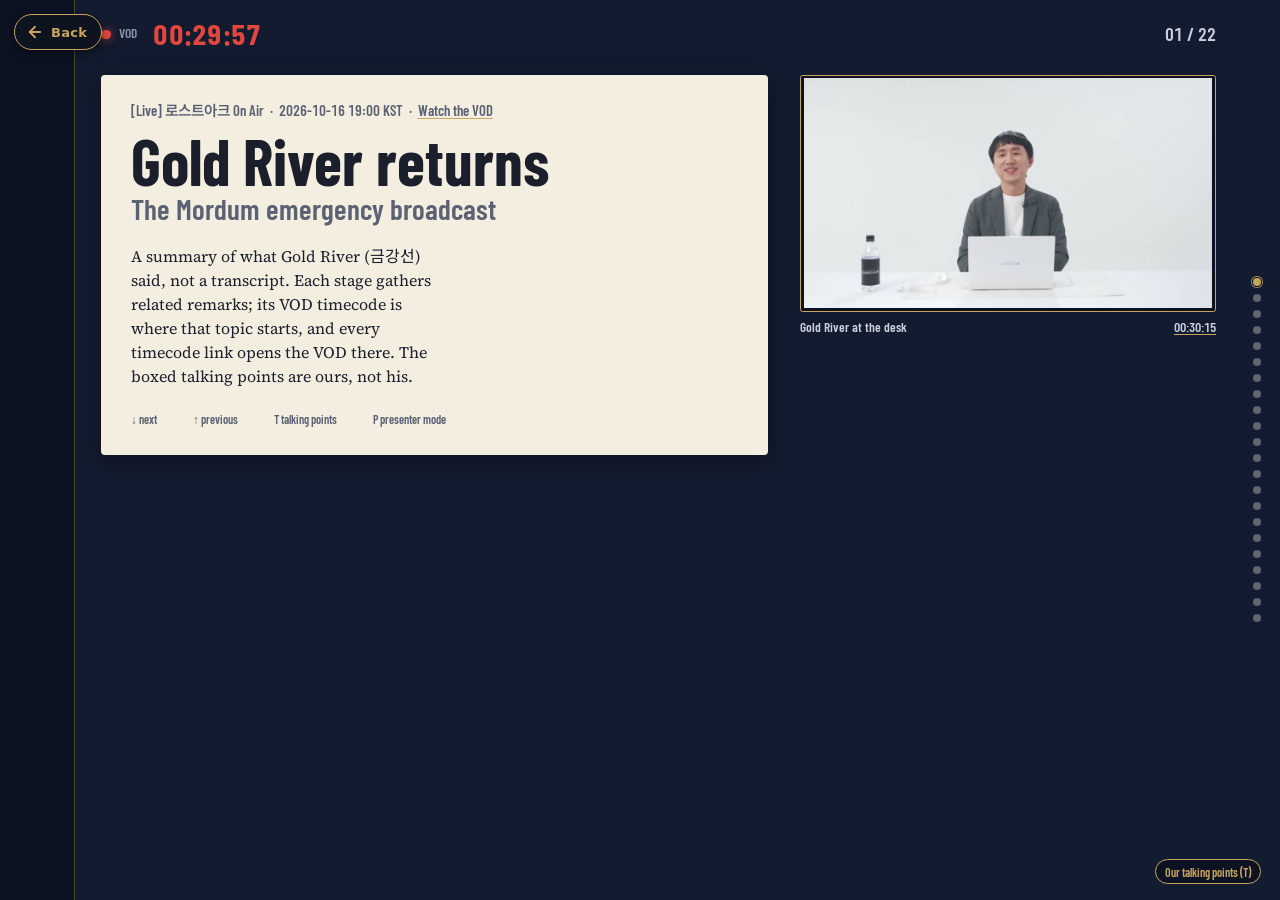
==== index.html @ f6eff56a "Gold River returns: stage-page summary of the 2026-10-16 Lost Ark On Air broadcast 22 scroll-snap st" ====
<!doctype html>
<html lang="en" data-layout="landscape">
<head>
<meta charset="utf-8">
<meta name="viewport" content="width=device-width, initial-scale=1">
<title>Gold River returns: Lost Ark On Air, 2026-10-16</title>
<meta name="description" content="Stage-by-stage English summary of Gold River's 2026-10-16 Lost Ark On Air broadcast after Mordum Extreme.">
<link rel="icon" href="assets/walrus.png">
<link rel="preconnect" href="https://fonts.googleapis.com">
<link rel="preconnect" href="https://fonts.gstatic.com" crossorigin>
<link rel="stylesheet" href="https://fonts.googleapis.com/css2?family=Barlow+Condensed:wght@600;700&amp;family=Source+Serif+4:opsz,wght@8..60,400;8..60,600&amp;family=Noto+Sans+KR:wght@400;600&amp;display=swap">
<link rel="stylesheet" href="style.css">
</head>
<body>
<a href="https://thejunglewalrus.github.io/" class="jw-back"
   title="Back to the Junglewalrus toolbox"
   aria-label="Back to the Junglewalrus toolbox">
  <svg class="jw-back-icon" viewBox="0 0 24 24" width="18" height="18"
       fill="none" stroke="currentColor" stroke-width="2.4"
       stroke-linecap="round" stroke-linejoin="round" aria-hidden="true"
       focusable="false">
    <path d="M19 12H5" />
    <path d="M12 19l-7-7 7-7" />
  </svg>
  <span class="jw-back-label">Back</span>
</a>

<style>
  .jw-back {
    position: fixed;
    top: 14px;
    left: 14px;
    z-index: 1000;
    display: inline-flex;
    align-items: center;
    gap: 7px;
    height: 36px;
    padding: 0 14px 0 11px;
    border-radius: 999px;
    background: #0e1320;
    border: 1px solid #c8a45c;
    color: #c8a45c;
    text-decoration: none;
    box-sizing: border-box;
    line-height: 1;
    transition: background 0.15s, border-color 0.15s, color 0.15s;
    box-shadow: 0 3px 10px rgba(0, 0, 0, 0.45);
  }
  .jw-back-icon {
    width: 18px;
    height: 18px;
    flex: 0 0 auto;
    display: block;
    transition: transform 0.18s ease-out;
  }
  .jw-back-label {
    white-space: nowrap;
    font: 600 13px/1 -apple-system, BlinkMacSystemFont, "Segoe UI", system-ui, sans-serif;
    letter-spacing: 0.02em;
  }
  .jw-back:hover, .jw-back:focus-visible {
    background: #1a2236;
    border-color: #e3c069;
    color: #e3c069;
    text-decoration: none;
  }
  .jw-back:hover .jw-back-icon,
  .jw-back:focus-visible .jw-back-icon { transform: translateX(-2px); }
  .jw-back:focus-visible {
    outline: 2px solid #c8a45c;
    outline-offset: 2px;
  }
  @media (max-width: 480px) {
    .jw-back { top: 10px; left: 10px; height: 32px; padding: 0 12px 0 9px; }
  }
</style>
<div class="rail" aria-hidden="true"></div>
<header class="head">
  <span class="lamp" aria-hidden="true"></span>
  <span class="vod" aria-hidden="true">VOD</span>
  <a class="timecode" id="timecode" href="https://www.youtube.com/watch?v=wZ0rwJWBLec&amp;t=1797s" rel="noopener" target="_blank">00:29:57</a>
  <span class="counter" id="counter">01 / 22</span>
</header>
<main class="stages" id="stages">

<section class="stage stage--title" id="s0" data-tc="00:29:57" data-sec="1797">
  <article class="card">
    <p class="title__kicker">[Live] <span class="kr">로스트아크</span> On Air  ·  2026-10-16 19:00 KST  ·  <a href="https://www.youtube.com/watch?v=wZ0rwJWBLec&amp;t=1797s" rel="noopener" target="_blank">Watch the VOD</a></p>
    <h1 class="title__name">Gold River returns</h1>
    <p class="title__sub">The Mordum emergency broadcast</p>
    <p class="title__stand">A summary of what Gold River (<span class="kr">금강선</span>) said, not a transcript. Each stage gathers related remarks; its VOD timecode is where that topic starts, and every timecode link opens the VOD there. The boxed talking points are ours, not his.</p>
    <p class="title__keys">&darr; next&#8195;&#8195;&#8195;&uarr; previous&#8195;&#8195;&#8195;T talking points&#8195;&#8195;&#8195;P presenter mode</p>
  </article>
  <div class="side">
    <figure class="monitor">
      <div class="monitor__bezel"><img src="images/hero.jpg" alt="Gold River seated at a white desk with a laptop, grey jacket over a white T-shirt, plain white backdrop." width="1920" height="1080"></div>
      <figcaption class="monitor__cap"><span>Gold River at the desk</span><a href="https://www.youtube.com/watch?v=wZ0rwJWBLec&amp;t=1815s" rel="noopener" target="_blank">00:30:15</a></figcaption>
    </figure>
  </div>
</section>

<section class="stage stage--nofig" id="s1" data-tc="00:29:57" data-sec="1797">
  <article class="card">
    <h2 class="card__title">Why he is on camera</h2>
    <ul class="card__list">
      <li>He opens by apologising for the disappointment since Mordum Extreme.</li>
      <li>He is not back as director and he is not CCO: director Jeon stays in post, and Gold River is here to front communication. He is making a single-player package game and came out because it was hard to watch from the side.</li>
      <li>Director Jeon came to him this week: setting direction has been hard, and every broadcast piles up new misunderstandings. They talked it over and Gold River offered to speak for the team.</li>
      <li>He had planned two to three weeks of prep. Reading the community, he saw resignation more than anger. "My rock-bottom antenna went off": letting this week pass would cost more players.</li>
      <li>He lost sleep over the materials the night before; "forgive the design".</li>
    </ul>
  </article>
  <div class="side">
    <aside class="tp">
      <h3 class="tp__title">Our talking points</h3>
      <ul class="tp__list">
        <li>Is a former director fronting comms a fix or a symptom?</li>
        <li>Resignation, not anger, is what pulled him out early. Does that match what you saw?</li>
      </ul>
    </aside>
  </div>
</section>

<section class="stage" id="s2" data-tc="00:34:25" data-sec="2065">
  <article class="card">
    <h2 class="card__title">Mordum Extreme: what went wrong (1)</h2>
    <ul class="card__list">
      <li>The questions he took in: why release Mordum like this, what "drawing a line" meant, and whether the devs knew about the class disparity.</li>
      <li>Purpose: an Extreme release to defend the off-season between Act 3 and Denouement.</li>
      <li>Mordum is a fixed-pattern fight (scripted, repeatable boss patterns) where some classes land DPS far more easily. The dev staff knew the disparity existed; this was not a surprise.</li>
      <li>The chart: the DPS gap between classes spiked at Act 3 (he cites "over 20%" and promises exact figures next time), then narrowed through Act 4, Denouement, Serca and Belgardin. Belgardin is the closest to what the devs intended.</li>
    </ul>
  </article>
  <div class="side">
    <figure class="monitor">
      <div class="monitor__bezel"><img src="images/dps-gap.jpg" alt="Bar chart titled in Korean 'max-min DPS spread by raid gate'. Three tall orange bars for Act 3 gates 1 to 3, then shorter yellow bars for Act 4, green for Denouement and Serca, and the shortest blue bars for Belgardin. No axis numbers are shown." width="1400" height="784"></div>
      <figcaption class="monitor__cap"><span>His slide: max–min DPS spread by raid gate</span><a href="https://www.youtube.com/watch?v=wZ0rwJWBLec&amp;t=2210s" rel="noopener" target="_blank">00:36:50</a></figcaption>
    </figure>
    <aside class="tp">
      <h3 class="tp__title">Our talking points</h3>
      <ul class="tp__list">
        <li>The devs knew the disparity existed and shipped anyway. Worse than not knowing, or more honest?</li>
        <li>Belgardin or Armoche: which is the model raid?</li>
      </ul>
    </aside>
  </div>
</section>

<section class="stage stage--nofig" id="s3" data-tc="00:38:27" data-sec="2307">
  <article class="card">
    <h2 class="card__title">Mordum Extreme: what went wrong (2)</h2>
    <ul class="card__list">
      <li>A Mordum-only balance fix felt like a cheap patch, so they shipped at the difficulty the director had announced.</li>
      <li>The director meant to "draw a line" at one level; the line landed higher. With the disparity on top, some classes could not clear at all. "Wrong from the first button."</li>
      <li>Then the dilemma: nerf and you wound the players who already cleared; leave it and you abandon the intent. The window for a fast fix closed before the late nerf.</li>
      <li>Denouement is next week and is the open worry: it should sit above Mordum, yet any tuning now gets hit either way. "The first button was buttoned wrong."</li>
    </ul>
  </article>
  <div class="side">
    <aside class="tp">
      <h3 class="tp__title">Our talking points</h3>
      <ul class="tp__list">
        <li>A line drawn too high, then a late nerf: which mistake cost more?</li>
        <li>If you were tuning Denouement this week, where would you put it?</li>
      </ul>
    </aside>
  </div>
</section>

<section class="stage stage--nofig" id="s4" data-tc="00:42:50" data-sec="2570">
  <article class="card">
    <h2 class="card__title">Mordum: the decisions</h2>
    <ul class="card__list">
      <li><strong>No extension.</strong> His call, "shamelessly", and he will take the heat. Extend-then-nerf-again is "toying with live ops".</li>
      <li>Better to admit the start was a failure, learn, and ship the next content well.</li>
      <li><strong>No further nerfs.</strong> Clear rate before the nerf: 3.47%. After, as of last night: 33.09%, about ten times. Still not what the director wanted, but nerfing again would "wound the first-wave players twice".</li>
      <li>The current event continues as is.</li>
    </ul>
    <figure class="stat">
      <figcaption>Mordum clear rate, before and after the nerf (after = as of the night before)</figcaption>
      <svg viewBox="0 0 900 110" role="img" aria-label="Before the nerf 3.47%, after the nerf 33.09%">
        <text class="stat__label" x="0" y="30">Before the nerf</text>
        <rect class="stat__bar" x="280" y="10" width="46.845" height="28" rx="2"/>
        <text class="stat__value" x="338.845" y="30">3.47%</text>
        <text class="stat__label" x="0" y="75">After the nerf</text>
        <rect class="stat__bar stat__bar--em" x="280" y="55" width="446.715" height="28" rx="2"/>
        <text class="stat__value" x="738.715" y="75">33.09%</text>
      </svg>
    </figure>
  </article>
  <div class="side">
    <aside class="tp">
      <h3 class="tp__title">Our talking points</h3>
      <ul class="tp__list">
        <li>Would you have taken an extension over another nerf?</li>
        <li>3.47% to 33.09%: is "ten times" a fix or a different raid?</li>
      </ul>
    </aside>
  </div>
</section>

<section class="stage stage--nofig" id="s5" data-tc="00:45:03" data-sec="2703">
  <article class="card">
    <h2 class="card__title">Mordum: the wording, and next week</h2>
    <ul class="card__list">
      <li>"Drawing a line" was the wrong wording. Everyone assumes the line falls behind them. The purpose and the exact difficulty target should have been said plainly.</li>
      <li>Apology for the loss players felt over Mordum.</li>
      <li>Denouement: similar to or slightly above Mordum. The structure should produce less disparity. First-wave veterans may clear it faster. He would have liked it lower overall.</li>
    </ul>
  </article>
  <div class="side">
    <aside class="tp">
      <h3 class="tp__title">Our talking points</h3>
      <ul class="tp__list">
        <li>"Everyone assumes the line falls behind them." Did you?</li>
        <li>Denouement "slightly above Mordum": relief or dread?</li>
      </ul>
    </aside>
  </div>
</section>

<section class="stage stage--nofig" id="s6" data-tc="00:48:19" data-sec="2899">
  <article class="card">
    <h2 class="card__title">Balance and Ark Grid</h2>
    <ul class="card__list">
      <li>He says balance has been a problem for eight years and he shares the responsibility; "we'll try harder" has worn out.</li>
      <li>Ark Grid made balancing harder. The build freedom it promised is not really happening.</li>
      <li>Whether balancing through Ark Grid even works needs a review, with a clear direction this winter.</li>
      <li>No balance patch before Denouement.</li>
    </ul>
  </article>
  <div class="side">
    <aside class="tp">
      <h3 class="tp__title">Our talking points</h3>
      <ul class="tp__list">
        <li>Ark Grid was sold as freedom. Did it deliver for your class?</li>
        <li>Is "a direction this winter" enough, or do you need a date?</li>
      </ul>
    </aside>
  </div>
</section>

<section class="stage stage--nofig" id="s7" data-tc="00:50:30" data-sec="3030">
  <article class="card">
    <h2 class="card__title">Synergy, supports, a safety net</h2>
    <ul class="card__list">
      <li>Synergy needs sorting out. Crit overcap (<span class="kr">과치적</span>: crit rate past 100% going to waste) should be fixed quickly; it is already being looked at. "I won't make you wait long."</li>
      <li>Supports: pick a direction first. Either lower the raids' dependence on supports, or, if raids keep this design, raise the support floor (easier buff and brand upkeep). Support fatigue and dependence are high; an adjustment is likely.</li>
      <li>If balance cannot be fixed, consider a system-level safety net for disadvantaged classes. Explicitly <strong>not</strong> class-change tickets; something adjustable at the roster level.</li>
    </ul>
  </article>
  <div class="side">
    <aside class="tp">
      <h3 class="tp__title">Our talking points</h3>
      <ul class="tp__list">
        <li>A roster-level safety net for weak classes: clever, or an admission balance is unfixable?</li>
        <li>Lower support dependence, or raise the support floor. Which one do you want?</li>
      </ul>
    </aside>
  </div>
</section>

<section class="stage stage--nofig" id="s8" data-tc="00:56:00" data-sec="3360">
  <article class="card">
    <h2 class="card__title">Raid direction (1)</h2>
    <ul class="card__list">
      <li>Chat sentiment he read back: "the raids themselves are fun", "fun right up to Bel" (Belgardin), "fatigue is too high".</li>
      <li>"Honest opinion": maybe Mordum Extreme should not have been released at all, only Denouement. Releasing it may itself have been the problem.</li>
      <li>Dev raid craft has improved: more DPS windows, far less of the old unpleasantness.</li>
      <li>Act 2 (Narok and Brelshaza, both gates too hard) was where many mid players broke off; the data showed it.</li>
    </ul>
  </article>
  <div class="side">
    <aside class="tp">
      <h3 class="tp__title">Our talking points</h3>
      <ul class="tp__list">
        <li>Mordum Extreme: should it have shipped at all, or just shipped lower?</li>
        <li>Act 2 as the break-off point for mid players: did you see that in your friends list?</li>
      </ul>
    </aside>
  </div>
</section>

<section class="stage stage--nofig" id="s9" data-tc="00:59:45" data-sec="3585">
  <article class="card">
    <h2 class="card__title">Raid direction (2)</h2>
    <ul class="card__list">
      <li>Mordum- and Armoche-style challenge raids are still worth pursuing, but with Ark Grid-valid setups prepared alongside, not raid and systems built in isolation.</li>
      <li>Rehashed content is a problem, he says, and winter will not be a rehash. There is a lot in preparation.</li>
      <li>Legion-style raids continue: more DPS time, fewer clone mechanics (the boss copying itself), experiments with fixed-pattern and scrolling-stage fights, unpleasantness removed.</li>
    </ul>
  </article>
  <div class="side">
    <aside class="tp">
      <h3 class="tp__title">Our talking points</h3>
      <ul class="tp__list">
        <li>Challenge raids plus prepared setups: would that have saved Mordum?</li>
        <li>"Winter will not be a rehash." What would count as one for you?</li>
      </ul>
    </aside>
  </div>
</section>

<section class="stage stage--nofig" id="s10" data-tc="01:02:18" data-sec="3738">
  <article class="card">
    <h2 class="card__title">The communication plan</h2>
    <ul class="card__list">
      <li>An official broadcast, "Is Lost Ark OK as it is?" (<span class="kr">로아 이대로 괜찮은가, 로이겐</span>), with Gold River as MC asking the questions. Director Jeon, team lead Kim Sang-bok (<span class="kr">김상복</span>) and a third lead (<span class="kr">병탁</span>, name unclear in audio) answer for what is being built and why.</li>
      <li>A "communication parade" from today through LOA ON Winter, not one big reveal. Without it, players would wait until the 8th anniversary broadcast on November 7.</li>
      <li>Timing: he asked for about two weeks of prep, so roughly October 30.</li>
      <li>Next time the actual developers answer directly, "without evasive manoeuvres".</li>
    </ul>
  </article>
  <div class="side">
    <aside class="tp">
      <h3 class="tp__title">Our talking points</h3>
      <ul class="tp__list">
        <li>A two-week prep window for the big broadcast: enough?</li>
        <li>What is the one question you want the devs to answer live?</li>
      </ul>
    </aside>
  </div>
</section>

<section class="stage stage--nofig" id="s11" data-tc="01:05:25" data-sec="3925">
  <article class="card">
    <h2 class="card__title">Speaking for the director</h2>
    <ul class="card__list">
      <li>The director fears live talk because phrases get misread ("the line", "Aldebaran is side content"). Gold River speaks for him until then.</li>
      <li>He is not here to use a "chance"; he shares responsibility and came out ready to be hit.</li>
      <li>Not hiding behind winter. Live service means changes land while running.</li>
      <li>Leadership: changes may come. They are not looking for a new director, but some part of the team may get new leadership.</li>
    </ul>
  </article>
  <div class="side">
    <aside class="tp">
      <h3 class="tp__title">Our talking points</h3>
      <ul class="tp__list">
        <li>A director who fears live talk: what would make you trust him on camera again?</li>
        <li>Would a leadership change fix direction, or just reset the clock?</li>
      </ul>
    </aside>
  </div>
</section>

<section class="stage stage--nofig" id="s12" data-tc="01:09:36" data-sec="4176">
  <article class="card">
    <h2 class="card__title">Nice-dan: same-class rosters (1)</h2>
    <ul class="card__list">
      <li>In his era the nice-dan share was around 1%, and those were people who genuinely wanted several of the same class. Summer 2024 (Season 3 start): about 6%, triple. Now: 17.8%.</li>
      <li>He should have acted when it climbed 2.1 &rarr; 6 &rarr; 10% (his words; his chart shows 16.0% by summer 2025); that was the window.</li>
      <li>Root cause: gem cost (skill gems, not Ark Grid Astrogems). Season 3's new systems demanded gold, early prices were high, and the burden never came down.</li>
    </ul>
    <figure class="stat">
      <figcaption>Nice-dan share of rosters, from his chart</figcaption>
      <svg viewBox="0 0 900 200" role="img" aria-label="Summer 2023 2.1%, summer 2024 6.0%, summer 2025 16.0%, summer 2026 17.8%">
        <text class="stat__label" x="0" y="30">Summer 2023</text>
        <rect class="stat__bar" x="280" y="10" width="56.7" height="28" rx="2"/>
        <text class="stat__value" x="348.7" y="30">2.1%</text>
        <text class="stat__label" x="0" y="75">Summer 2024</text>
        <rect class="stat__bar" x="280" y="55" width="162" height="28" rx="2"/>
        <text class="stat__value" x="454" y="75">6.0%</text>
        <text class="stat__label" x="0" y="120">Summer 2025</text>
        <rect class="stat__bar" x="280" y="100" width="432" height="28" rx="2"/>
        <text class="stat__value" x="724" y="120">16.0%</text>
        <text class="stat__label" x="0" y="165">Summer 2026</text>
        <rect class="stat__bar stat__bar--em" x="280" y="145" width="480.6" height="28" rx="2"/>
        <text class="stat__value" x="772.6" y="165">17.8%</text>
      </svg>
    </figure>
  </article>
  <div class="side">
    <aside class="tp">
      <h3 class="tp__title">Our talking points</h3>
      <ul class="tp__list">
        <li>17.8% nice-dan: a player problem or a gem-price problem?</li>
        <li>The window to act was 2024. What should have happened then?</li>
      </ul>
    </aside>
  </div>
</section>

<section class="stage stage--nofig" id="s13" data-tc="01:13:16" data-sec="4396">
  <article class="card">
    <h2 class="card__title">Nice-dan: what changes (2)</h2>
    <ul class="card__list">
      <li>An RPG that effectively tells you to play the same character many times is odd. Not a play they want to encourage.</li>
      <li>The company never stated a position, so punishing 17.8% now would be unfair. Winter: a clear stance, then adjustment.</li>
      <li>Not a hard reset, not "eradication". Flexible, value-protecting, mainly through gem-related changes that stop rewarding nice-dan from winter on.</li>
    </ul>
  </article>
  <div class="side">
    <aside class="tp">
      <h3 class="tp__title">Our talking points</h3>
      <ul class="tp__list">
        <li>"Stop rewarding it going forward" vs "roll it back": which would you accept?</li>
        <li>If you run a nice-dan roster, what would make you diversify?</li>
      </ul>
    </aside>
  </div>
</section>

<section class="stage" id="s14" data-tc="01:17:00" data-sec="4620">
  <article class="card">
    <h2 class="card__title">The economy (1): gold value</h2>
    <ul class="card__list">
      <li>In his view the gold problem is not complex. Gold value is falling in sharp steps, not a gentle slope.</li>
      <li>Root cause: content supply cadence. Each new raid has to pay more than the last (100 &rarr; 150 or 200). With raids every three months the supply standard scales fast, and sinks lag because adding sinks when the game already feels expensive is frightening.</li>
      <li>The economy breaks one beat later: when a scaled-up supply becomes easy to farm at a low item-level bar.</li>
    </ul>
  </article>
  <div class="side">
    <figure class="monitor">
      <div class="monitor__bezel"><img src="images/gold-value.jpg" alt="Line chart of the value of 10,000 gold on the currency exchange from 2024-07-10 to 2026-09-16, falling in steps from a peak circled and labelled 'after Act 2 release' down to the right edge. No y-axis numbers are shown." width="1400" height="784"></div>
      <figcaption class="monitor__cap"><span>His slide: value per 10,000 gold on the currency exchange, July 2024 to September 2026</span><a href="https://www.youtube.com/watch?v=wZ0rwJWBLec&amp;t=4673s" rel="noopener" target="_blank">01:17:53</a></figcaption>
    </figure>
    <aside class="tp">
      <h3 class="tp__title">Our talking points</h3>
      <ul class="tp__list">
        <li>"One beat later": which raid's gold broke the economy, by his logic?</li>
        <li>Faster raids or a stable economy: can you have both?</li>
      </ul>
    </aside>
  </div>
</section>

<section class="stage" id="s15" data-tc="01:21:52" data-sec="4912">
  <article class="card">
    <h2 class="card__title">The economy (2): packages, people, the plan</h2>
    <ul class="card__list">
      <li>Plan: raids on roughly a six-month cadence (Kazeros line, the next Shadow Raid, another raid type), finer reward scaling, horizontal non-raid content between.</li>
      <li>Raid and non-raid populations used to be about half and half; mid-tier players have fallen off under pace, difficulty and cost.</li>
      <li>Gold already stacked up has to be drained, but cutting rewards on content that just shipped is frightening too.</li>
      <li>He argues packages matter less than people think: package-sourced gold peaked at 2.65% of all gold produced.</li>
    </ul>
    <figure class="stat">
      <figcaption>Package-sourced gold, peak share of all gold produced</figcaption>
      <svg viewBox="0 0 900 70" role="img" aria-label="Package-sourced gold peaked at 2.65% of all gold produced">
        <rect class="stat__track" x="0" y="20" width="900" height="28" rx="2"/>
        <rect class="stat__bar stat__bar--em" x="0" y="20" width="23.85" height="28" rx="2"/>
        <text class="stat__value" x="35.85" y="40">2.65%</text>
      </svg>
    </figure>
  </article>
  <div class="side">
    <figure class="monitor">
      <div class="monitor__bezel"><img src="images/population.jpg" alt="Line chart titled in Korean 'change in horizontal-content users'. Legend: blue = raid users, orange = non-raid users. Six ticks from winter 2023 to summer 2026. Both lines fall; the orange non-raid line falls faster and ends lowest. No axis numbers are shown." width="1400" height="784"></div>
      <figcaption class="monitor__cap"><span>His slide: horizontal-content users, raid users (blue) vs non-raid users (orange), winter 2023 to summer 2026</span><a href="https://www.youtube.com/watch?v=wZ0rwJWBLec&amp;t=5055s" rel="noopener" target="_blank">01:24:15</a></figcaption>
    </figure>
    <aside class="tp">
      <h3 class="tp__title">Our talking points</h3>
      <ul class="tp__list">
        <li>Does a six-month raid cadence fix the economy or just slow the bleed?</li>
        <li>2.65% from packages. Do you believe it, and what would convince you?</li>
      </ul>
    </aside>
  </div>
</section>

<section class="stage stage--rasamoa" id="s16" data-tc="01:26:03" data-sec="5163">
  <article class="card">
    <h2 class="card__title">Sea of Aldebaran and Rasamoa</h2>
    <ul class="card__list">
      <li>The delay was not because it is "side content". The director was separating end from non-end content and the word landed badly. Apology to story players.</li>
      <li>Real reason: scale-up. Rasamoa is the only major city of the Sea of Aldebaran and, by the setting, the last and largest. Interiors fully dressed, visual upgrades, Sergaton content attached, more islands than a summer release could have had.</li>
      <li>Screenshots shown, exterior and interior. "No AI was used."</li>
    </ul>
  </article>
  <div class="side">
    <figure class="monitor">
      <div class="monitor__bezel"><div class="monitor__stack" id="rasamoa">
        <img class="is-shown" src="images/rasamoa-1.jpg" alt="Concept screenshot of Rasamoa: a vast domed citadel with golden spires under a blue sky with clouds." width="1400" height="784" data-caption="Rasamoa, exterior: the domed citadel" data-tc="01:29:47" data-sec="5387">
        <img aria-hidden="true" src="images/rasamoa-2.jpg" alt="Screenshot of a Rasamoa market quarter with awnings, hanging flags and trees in front of the citadel walls." width="1400" height="784" data-caption="Rasamoa, exterior: the market quarter" data-tc="01:30:11" data-sec="5411">
        <img aria-hidden="true" src="images/rasamoa-3.jpg" alt="Screenshot looking down on a Rasamoa town square with stairs, stalls and tiled roofs." width="1400" height="784" data-caption="Rasamoa, exterior: town from above" data-tc="01:30:23" data-sec="5423">
        <img aria-hidden="true" src="images/rasamoa-4.jpg" alt="Screenshot of a circular great hall interior with a glowing floor emblem, tall columns and balconies." width="1400" height="784" data-caption="Rasamoa, interior: the great hall" data-tc="01:30:29" data-sec="5429">
        <img aria-hidden="true" src="images/rasamoa-5.jpg" alt="Screenshot of a warm lamplit interior chamber with a central mechanism and an upper gallery." width="1400" height="784" data-caption="Rasamoa, interior: a lamplit chamber" data-tc="01:30:47" data-sec="5447">
      </div></div>
      <figcaption class="monitor__cap"><span id="rasamoa-cap">Rasamoa, exterior: the domed citadel</span><a id="rasamoa-link" href="https://www.youtube.com/watch?v=wZ0rwJWBLec&amp;t=5387s" rel="noopener" target="_blank">01:29:47</a></figcaption>
    </figure>
    <aside class="tp">
      <h3 class="tp__title">Our talking points</h3>
      <ul class="tp__list">
        <li>Would you rather have had a smaller Aldebaran in summer?</li>
        <li>"No AI was used." Why did he feel he had to say it?</li>
      </ul>
    </aside>
  </div>
</section>

<section class="stage stage--nofig" id="s17" data-tc="01:31:36" data-sec="5496">
  <article class="card">
    <h2 class="card__title">Six-character limit, new class, engine</h2>
    <ul class="card__list">
      <li>The six-character gold limit was valid for the economy and the mid-tier gap, but it now throttles the momentum of raising new classes. Winter: a definite adjustment, not a simple lift; tied to economy checks and new-character growth incentives.</li>
      <li>New class: December, on schedule, "one many of you asked for".</li>
      <li>He suggests the summer/winter new-class cadence itself should be reconsidered: fix the broken things first.</li>
      <li>Engine and QoL in winter: deferred lighting, DLSS, party-finder work. The team is saying too little before "ta-da".</li>
    </ul>
  </article>
  <div class="side">
    <aside class="tp">
      <h3 class="tp__title">Our talking points</h3>
      <ul class="tp__list">
        <li>What should the six-character limit become: lifted, raised, or replaced by something else?</li>
        <li>Would you skip a new class for a season if it meant the fixes landed?</li>
      </ul>
    </aside>
  </div>
</section>

<section class="stage stage--nofig" id="s18" data-tc="01:37:40" data-sec="5860">
  <article class="card">
    <h2 class="card__title">Rapid-fire from chat</h2>
    <ul class="card__list">
      <li>QA team exists and is sizeable. Testing this time was clearly insufficient.</li>
      <li>Headcount: OBT on 2018-11-07. By his exit (around June 2021) the team had grown by about 15; by December 2025 by 57; three or four fewer this year, flat. Investment is not being withheld; direction is the issue, not people. Staff work long hours.</li>
      <li>Server transfer: could not verify on the spot, will answer next time. Guild content requests noted.</li>
      <li>The "in-game is a party" meme: devs cannot laugh at it; the job is to make it true.</li>
      <li>MMO traffic should be a wave, not a cliff; a wave needs off-ramps and on-ramps.</li>
    </ul>
    <figure class="stat">
      <figcaption>Dev headcount growth since the 2018-11-07 open beta</figcaption>
      <svg viewBox="0 0 900 110" role="img" aria-label="By mid-2021 +15, by December 2025 +57">
        <text class="stat__label" x="0" y="30">By mid-2021</text>
        <rect class="stat__bar" x="280" y="10" width="135" height="28" rx="2"/>
        <text class="stat__value" x="427" y="30">+15</text>
        <text class="stat__label" x="0" y="75">By December 2025</text>
        <rect class="stat__bar stat__bar--em" x="280" y="55" width="513" height="28" rx="2"/>
        <text class="stat__value" x="805" y="75">+57</text>
      </svg>
      <p class="stat__note">2026: three or four fewer than 2025, flat.</p>
    </figure>
  </article>
  <div class="side">
    <aside class="tp">
      <h3 class="tp__title">Our talking points</h3>
      <ul class="tp__list">
        <li>+57 people and still "direction, not headcount". Buy it?</li>
        <li>"A wave, not a cliff." Is a planned off-season healthy or just marketing?</li>
      </ul>
    </aside>
  </div>
</section>

<section class="stage stage--nofig" id="s19" data-tc="01:53:37" data-sec="6817">
  <article class="card">
    <h2 class="card__title">Closing</h2>
    <ul class="card__list">
      <li>All dev leads next time. Broadcasts continue through LOA ON Winter, good news or bad; "not just when it's good".</li>
      <li>Denouement is the next anxiety.</li>
      <li>Ends on the Rasamoa BGM because there was not much more he had the authority to bring.</li>
    </ul>
  </article>
  <div class="side">
    <aside class="tp">
      <h3 class="tp__title">Our talking points</h3>
      <ul class="tp__list">
        <li>What would make the follow-up broadcast, due in about two weeks, a success for you?</li>
        <li>Is Gold River fronting comms a one-off or the new normal?</li>
      </ul>
    </aside>
  </div>
</section>

<section class="stage stage--glossary" id="s20" data-tc="01:56:50" data-sec="7010">
  <article class="card">
    <h2 class="card__title">Glossary (1)</h2>
    <div class="glossary" role="table">
      <div class="g-row g-row--head" role="row"><div class="g-term" role="columnheader"><span class="g-kr">KR</span><span class="g-rom">Romanised</span></div><span class="g-gloss" role="columnheader">Gloss</span></div>
      <div class="g-row" role="row"><div class="g-term" role="cell"><span class="g-kr kr">나이스단</span><span class="g-rom">nice-dan</span></div><span class="g-gloss" role="cell">Slang for a roster of several copies of one class</span></div>
      <div class="g-row" role="row"><div class="g-term" role="cell"><span class="g-kr kr">로이겐</span><span class="g-rom">ROIGEN</span></div><span class="g-gloss" role="cell">"<span class="kr">로아 이대로 괜찮은가</span>": "Is Lost Ark OK as it is?", the planned broadcast</span></div>
      <div class="g-row" role="row"><div class="g-term" role="cell"><span class="g-kr kr">육회제한</span><span class="g-rom">yukhoe-jehan</span></div><span class="g-gloss" role="cell">The six-character weekly gold limit</span></div>
      <div class="g-row" role="row"><div class="g-term" role="cell"><span class="g-kr kr">선 긋기</span><span class="g-rom">seon geutgi</span></div><span class="g-gloss" role="cell">"Drawing a line": the director's phrase for a difficulty floor</span></div>
      <div class="g-row" role="row"><div class="g-term" role="cell"><span class="g-kr kr">과치적</span><span class="g-rom">gwachijeok</span></div><span class="g-gloss" role="cell">Crit overcap: crit rate above 100% that goes to waste</span></div>
      <div class="g-row" role="row"><div class="g-term" role="cell"><span class="g-kr kr">종막</span><span class="g-rom">Denouement</span></div><span class="g-gloss" role="cell">The final act of the Kazeros Raid; next week</span></div>
    </div>
  </article>
</section>

<section class="stage stage--glossary" id="s21" data-tc="01:56:50" data-sec="7010">
  <article class="card">
    <h2 class="card__title">Glossary (2)</h2>
    <div class="glossary" role="table">
      <div class="g-row g-row--head" role="row"><div class="g-term" role="columnheader"><span class="g-kr">KR</span><span class="g-rom">Romanised</span></div><span class="g-gloss" role="columnheader">Gloss</span></div>
      <div class="g-row" role="row"><div class="g-term" role="cell"><span class="g-kr kr">선발대</span><span class="g-rom">seonbaldae</span></div><span class="g-gloss" role="cell">The first wave of players to clear a raid</span></div>
      <div class="g-row" role="row"><div class="g-term" role="cell"><span class="g-kr kr">인게임이 파티</span><span class="g-rom">in-game is a party</span></div><span class="g-gloss" role="cell">A community meme he read as resignation, not a joke</span></div>
      <div class="g-row" role="row"><div class="g-term" role="cell"><span class="g-kr kr">재탕</span><span class="g-rom">jaetang</span></div><span class="g-gloss" role="cell">Rehash: reused content</span></div>
      <div class="g-row" role="row"><div class="g-term" role="cell"><span class="g-kr kr">짜잔</span><span class="g-rom">jjajan</span></div><span class="g-gloss" role="cell">"Ta-da": the big reveal the team keeps saving things for</span></div>
      <div class="g-row" role="row"><div class="g-term" role="cell"><span class="g-kr kr">아브렐슈드</span><span class="g-rom">Brelshaza</span></div><span class="g-gloss" role="cell">Act 2 of the Kazeros Raid (gate 1 is Narok)</span></div>
    </div>
  </article>
  <footer class="site-footer">
    <p>Summary of the Lost Ark On Air broadcast of 2026-10-16. Source: <a href="https://www.youtube.com/live/wZ0rwJWBLec" rel="noopener" target="_blank">the VOD on YouTube</a>.</p>
    <p>Made by <a href="https://www.twitch.tv/thejunglewalrus" rel="noopener" target="_blank">junglewalrus</a>.</p>
    <nav class="footer-links">
      <a href="https://github.com/thejunglewalrus/loa-on-air-2026-10-16" rel="noopener" target="_blank">
        <svg class="icon" viewBox="0 0 24 24" fill="currentColor" aria-hidden="true"><path d="M12 .297c-6.63 0-12 5.373-12 12 0 5.303 3.438 9.8 8.205 11.385.6.113.82-.258.82-.577 0-.285-.01-1.04-.015-2.04-3.338.724-4.042-1.61-4.042-1.61C4.422 18.07 3.633 17.7 3.633 17.7c-1.087-.744.084-.729.084-.729 1.205.084 1.838 1.236 1.838 1.236 1.07 1.835 2.809 1.305 3.495.998.108-.776.417-1.305.76-1.605-2.665-.3-5.466-1.332-5.466-5.93 0-1.31.465-2.38 1.235-3.22-.135-.303-.54-1.523.105-3.176 0 0 1.005-.322 3.3 1.23.96-.267 1.98-.399 3-.405 1.02.006 2.04.138 3 .405 2.28-1.552 3.285-1.23 3.285-1.23.645 1.653.24 2.873.12 3.176.765.84 1.23 1.91 1.23 3.22 0 4.61-2.805 5.625-5.475 5.92.42.36.81 1.096.81 2.22 0 1.606-.015 2.896-.015 3.286 0 .315.21.69.825.57C20.565 22.092 24 17.592 24 12.297c0-6.627-5.373-12-12-12"/></svg>
        GitHub
      </a>
      <span class="sep">·</span>
      <a href="https://www.twitch.tv/thejunglewalrus" rel="noopener" target="_blank">
        <svg class="icon" viewBox="0 0 24 24" fill="currentColor" aria-hidden="true"><path d="M11.571 4.714h1.715v5.143H11.57zm4.715 0H18v5.143h-1.714zM6 0L1.714 4.286v15.428h5.143V24l4.286-4.286h3.428L22.286 12V0zm14.571 11.143l-3.428 3.428h-3.429l-3 3v-3H6.857V1.714h13.714z"/></svg>
        Twitch
      </a>
      <span class="sep">·</span>
      <a href="https://discord.gg/area-chat" rel="noopener" target="_blank">
        <svg class="icon" viewBox="0 0 24 24" fill="currentColor" aria-hidden="true"><path d="M20.317 4.37a19.791 19.791 0 0 0-4.885-1.515.074.074 0 0 0-.079.037c-.21.375-.444.864-.608 1.25a18.27 18.27 0 0 0-5.487 0 12.64 12.64 0 0 0-.617-1.25.077.077 0 0 0-.079-.037A19.736 19.736 0 0 0 3.677 4.37a.07.07 0 0 0-.032.027C.533 9.046-.32 13.58.099 18.057a.082.082 0 0 0 .031.057 19.9 19.9 0 0 0 5.993 3.03.078.078 0 0 0 .084-.028 14.09 14.09 0 0 0 1.226-1.994.076.076 0 0 0-.041-.106 13.107 13.107 0 0 1-1.872-.892.077.077 0 0 1-.008-.128 10.2 10.2 0 0 0 .372-.292.074.074 0 0 1 .077-.01c3.928 1.793 8.18 1.793 12.062 0a.074.074 0 0 1 .078.01c.12.098.246.198.373.292a.077.077 0 0 1-.006.127 12.299 12.299 0 0 1-1.873.892.077.077 0 0 0-.041.107c.36.698.772 1.362 1.225 1.993a.076.076 0 0 0 .084.028 19.839 19.839 0 0 0 6.002-3.03.077.077 0 0 0 .032-.054c.5-5.177-.838-9.674-3.549-13.66a.061.061 0 0 0-.031-.03zM8.02 15.33c-1.183 0-2.157-1.085-2.157-2.419 0-1.333.956-2.419 2.157-2.419 1.21 0 2.176 1.096 2.157 2.42 0 1.333-.956 2.418-2.157 2.418zm7.975 0c-1.183 0-2.157-1.085-2.157-2.419 0-1.333.955-2.419 2.157-2.419 1.21 0 2.176 1.096 2.157 2.42 0 1.333-.946 2.418-2.157 2.418z"/></svg>
        Discord
      </a>
      <span class="sep">·</span>
      <a href="https://www.youtube.com/@junglewalrus" rel="noopener" target="_blank">
        <svg class="icon" viewBox="0 0 24 24" fill="currentColor" aria-hidden="true"><path d="M23.498 6.186a3.016 3.016 0 0 0-2.122-2.136C19.505 3.545 12 3.545 12 3.545s-7.505 0-9.378.505A3.017 3.017 0 0 0 .502 6.186C0 8.07 0 12 0 12s0 3.93.502 5.814a3.016 3.016 0 0 0 2.12 2.136c1.873.505 9.378.505 9.378.505s7.505 0 9.378-.505a3.015 3.015 0 0 0 2.122-2.136C24 15.93 24 12 24 12s0-3.93-.502-5.814zM9.545 15.568V8.432L15.818 12l-6.273 3.568z"/></svg>
        YouTube
      </a>
      <span class="sep">·</span>
      <a href="https://thejunglewalrus.github.io/" rel="noopener">All tools &amp; translations</a>
    </nav>
  </footer>
</section>

</main>
<nav class="dots" aria-label="Stages">
  <button class="dot" type="button" data-stage="0" aria-label="Stage 1: Gold River returns"></button>
  <button class="dot" type="button" data-stage="1" aria-label="Stage 2: Why he is on camera"></button>
  <button class="dot" type="button" data-stage="2" aria-label="Stage 3: Mordum Extreme: what went wrong (1)"></button>
  <button class="dot" type="button" data-stage="3" aria-label="Stage 4: Mordum Extreme: what went wrong (2)"></button>
  <button class="dot" type="button" data-stage="4" aria-label="Stage 5: Mordum: the decisions"></button>
  <button class="dot" type="button" data-stage="5" aria-label="Stage 6: Mordum: the wording, and next week"></button>
  <button class="dot" type="button" data-stage="6" aria-label="Stage 7: Balance and Ark Grid"></button>
  <button class="dot" type="button" data-stage="7" aria-label="Stage 8: Synergy, supports, a safety net"></button>
  <button class="dot" type="button" data-stage="8" aria-label="Stage 9: Raid direction (1)"></button>
  <button class="dot" type="button" data-stage="9" aria-label="Stage 10: Raid direction (2)"></button>
  <button class="dot" type="button" data-stage="10" aria-label="Stage 11: The communication plan"></button>
  <button class="dot" type="button" data-stage="11" aria-label="Stage 12: Speaking for the director"></button>
  <button class="dot" type="button" data-stage="12" aria-label="Stage 13: Nice-dan: same-class rosters (1)"></button>
  <button class="dot" type="button" data-stage="13" aria-label="Stage 14: Nice-dan: what changes (2)"></button>
  <button class="dot" type="button" data-stage="14" aria-label="Stage 15: The economy (1): gold value"></button>
  <button class="dot" type="button" data-stage="15" aria-label="Stage 16: The economy (2): packages, people, the plan"></button>
  <button class="dot" type="button" data-stage="16" aria-label="Stage 17: Sea of Aldebaran and Rasamoa"></button>
  <button class="dot" type="button" data-stage="17" aria-label="Stage 18: Six-character limit, new class, engine"></button>
  <button class="dot" type="button" data-stage="18" aria-label="Stage 19: Rapid-fire from chat"></button>
  <button class="dot" type="button" data-stage="19" aria-label="Stage 20: Closing"></button>
  <button class="dot" type="button" data-stage="20" aria-label="Stage 21: Glossary (1)"></button>
  <button class="dot" type="button" data-stage="21" aria-label="Stage 22: Glossary (2)"></button>
</nav>
<button class="tp-toggle" id="tp-toggle" type="button">Our talking points (T)</button>
<script src="app.js"></script>
</body>
</html>
---- style.css ----
/* Gold River returns: stage page. Sizes are design px / 16 (1rem = 16 design px). */

:root {
  --stage: #131B30;
  --stage-deep: #0C1222;
  --card: #F4EEE1;
  --ink: #1A1F2B;
  --ink-muted: #5B6274;
  --on-stage: #C9CFDD;
  --on-stage-muted: #8A93A8;
  --onair: #E2473F;
  --gold: #C8A45C;
  --bar: #3A4460;
  --link: #6EA8FF;
  --font-display: "Barlow Condensed", "Arial Narrow", sans-serif;
  --font-body: "Source Serif 4", Georgia, "Noto Sans KR", serif;
  --ease: cubic-bezier(.2,.7,.2,1);
}

*, *::before, *::after { box-sizing: border-box; }

html { font-size: max(10px, calc(min(100vw / 1920, 100vh / 1080) * 16)); }
html[data-layout="vertical"] { font-size: max(10px, calc(min(100vw / 1080, 100vh / 1920) * 16)); }
html[data-layout="narrow"] { font-size: 16px; }

body {
  margin: 0;
  background: var(--stage);
  color: var(--on-stage);
  font-family: var(--font-body);
}

.kr { font-family: "Noto Sans KR", sans-serif; }

a:focus-visible,
.dot:focus-visible,
.tp-toggle:focus-visible {
  outline: .125rem solid var(--gold);
  outline-offset: .1875rem;
}
.card a:focus-visible { outline-color: var(--ink); }

/* ---------- Fixed chrome (landscape) ---------- */

.rail {
  position: fixed;
  left: 0;
  top: 0;
  bottom: 0;
  width: 7rem;
  background: var(--stage-deep);
  border-right: .0625rem solid rgba(200,164,92,.35);
  z-index: 10;
}

.head {
  position: fixed;
  left: 7rem;
  right: 0;
  top: 0;
  height: 6rem;
  background: linear-gradient(var(--stage) 70%, rgba(19,27,48,0));
  z-index: 10;
}

.lamp {
  position: absolute;
  left: 2.5rem;
  top: 2.8125rem;
  width: .875rem;
  height: .875rem;
  border-radius: 50%;
  background: var(--onair);
  box-shadow: 0 0 .75rem rgba(226,71,63,.7);
  opacity: 0;
  transition: opacity 180ms var(--ease);
}
.lamp.is-on { opacity: 1; }

.vod {
  position: absolute;
  left: 4.125rem;
  top: 2.5625rem;
  font: 600 1.25rem/1 var(--font-display);
  font-variant-numeric: tabular-nums;
  color: var(--on-stage-muted);
}

.timecode {
  position: absolute;
  left: 7.375rem;
  top: 1.75rem;
  font: 700 2.75rem/1 var(--font-display);
  font-variant-numeric: tabular-nums;
  letter-spacing: .01em;
  color: var(--onair);
  text-decoration: none;
}

.counter {
  position: absolute;
  right: 6rem;
  top: 2.3125rem;
  font: 600 1.75rem/1 var(--font-display);
  font-variant-numeric: tabular-nums;
  color: var(--on-stage);
}

.dots {
  position: fixed;
  right: 1.75rem;
  top: 50%;
  transform: translateY(-50%);
  display: flex;
  flex-direction: column;
  gap: .75rem;
  z-index: 10;
}

.dot {
  display: block;
  width: .75rem;
  height: .75rem;
  border-radius: 50%;
  background: rgba(244,238,225,.35);
  border: 0;
  padding: 0;
  cursor: pointer;
}
.dot.is-active {
  background: var(--gold);
  box-shadow: 0 0 0 .125rem var(--stage), 0 0 0 .1875rem var(--gold);
}

.tp-toggle {
  position: fixed;
  right: 1.75rem;
  bottom: 1.5rem;
  z-index: 10;
  font: 600 1.125rem/1 var(--font-display);
  background: var(--stage-deep);
  color: var(--gold);
  border: .0625rem solid var(--gold);
  border-radius: 999px;
  padding: .5rem .875rem;
  cursor: pointer;
}

/* ---------- Scroller and stages (landscape) ---------- */

.stages {
  height: 100vh;
  overflow-y: auto;
  scroll-snap-type: y mandatory;
  scrollbar-width: none;
}
.stages::-webkit-scrollbar { display: none; }

.stage {
  height: 100vh;
  scroll-snap-align: start;
  scroll-snap-stop: always;
  padding: 7rem 6rem 3.5rem 9.5rem;
  display: grid;
  grid-template-columns: 62.5rem 39rem;
  column-gap: 3rem;
  align-items: start;
}
.stage--nofig { grid-template-columns: 67.5rem 34rem; }
.stage--glossary { grid-template-columns: 77.5rem; align-content: start; }

/* ---------- Cue card ---------- */

.card {
  background: var(--card);
  color: var(--ink);
  border-radius: .375rem;
  padding: 2.5rem 2.75rem;
  box-shadow: 0 .5rem 2rem rgba(0,0,0,.35);
}

.card__title {
  font: 700 3.5rem/1.05 var(--font-display);
  letter-spacing: 0;
  margin: 0 0 1.25rem;
}

.card__list,
.tp__list {
  list-style: none;
  margin: 0;
  padding: 0;
}

.card__list li {
  font: 400 1.75rem/1.42 var(--font-body);
  padding-left: 1.875rem;
  position: relative;
}
.card__list li::before,
.tp__list li::before {
  content: "";
  position: absolute;
  left: .25rem;
  top: .6em;
  width: .5rem;
  height: .5rem;
  background: var(--gold);
}
.card__list li + li { margin-top: .875rem; }

strong { font-weight: 600; color: inherit; }

/* Title stage */
.title__kicker {
  font: 600 1.375rem/1.2 var(--font-display);
  font-variant-numeric: tabular-nums;
  color: var(--ink-muted);
  margin: 0;
  white-space: pre-wrap;
}
.title__kicker a {
  color: inherit;
  text-decoration: underline;
  text-decoration-color: var(--gold);
  text-underline-offset: .1875rem;
  text-decoration-thickness: .0625rem;
}
.title__name {
  font: 700 6rem/.95 var(--font-display);
  color: var(--ink);
  margin: 1rem 0 .25rem;
}
.title__sub {
  font: 600 2.75rem/1.05 var(--font-display);
  color: var(--ink-muted);
  margin: 0 0 1.75rem;
}
.title__stand {
  font: 400 1.5rem/1.5 var(--font-body);
  color: var(--ink);
  max-width: 40ch;
  margin: 0;
}
.title__keys {
  font: 600 1.125rem/1.3 var(--font-display);
  font-variant-numeric: tabular-nums;
  color: var(--ink-muted);
  margin: 2.25rem 0 0;
}

/* ---------- Side column ---------- */

.side {
  display: flex;
  flex-direction: column;
  gap: 1.75rem;
}

.monitor {
  margin: 0;
  opacity: .55;
  transition: opacity 260ms var(--ease);
}
.stage.is-active .monitor { opacity: 1; }

.monitor__bezel {
  background: var(--stage-deep);
  padding: .25rem;
  border: .125rem solid var(--gold);
  border-radius: .25rem;
}
.monitor__bezel img {
  display: block;
  width: 100%;
  height: auto;
}

.monitor__stack {
  position: relative;
  aspect-ratio: 1400 / 784;
}
.monitor__stack img {
  position: absolute;
  inset: 0;
  height: 100%;
  opacity: 0;
  transition: opacity 400ms ease;
}
.monitor__stack img.is-shown { opacity: 1; }

.monitor__cap {
  display: flex;
  justify-content: space-between;
  align-items: baseline;
  gap: 1rem;
  margin-top: .625rem;
  font: 600 1.25rem/1.2 var(--font-display);
  font-variant-numeric: tabular-nums;
  color: var(--on-stage);
}
.monitor__cap a {
  font: 600 1.25rem/1.2 var(--font-display);
  font-variant-numeric: tabular-nums;
  color: var(--on-stage);
  text-decoration: underline;
  text-decoration-color: var(--gold);
  text-underline-offset: .1875rem;
  text-decoration-thickness: .0625rem;
  white-space: nowrap;
}

/* Talking points */
.tp {
  background: rgba(200,164,92,.08);
  border: .0625rem solid rgba(200,164,92,.55);
  border-radius: .375rem;
  padding: 1.25rem 1.5rem;
  color: var(--card);
}
.tp__title {
  font: 600 1.375rem/1 var(--font-display);
  font-variant-numeric: tabular-nums;
  color: var(--gold);
  margin: 0 0 .75rem;
}
.tp__list li {
  font: 400 1.5rem/1.4 var(--font-body);
  padding-left: 1.5rem;
  position: relative;
}
.tp__list li + li { margin-top: .625rem; }

html[data-tp="off"] .tp { display: none; }

/* ---------- Stat tiles ---------- */

.stat { margin: 1.5rem 0 0; }
.stat figcaption {
  font: 600 1.25rem/1.2 var(--font-display);
  font-variant-numeric: tabular-nums;
  color: var(--ink-muted);
  margin-bottom: .5rem;
}
.stat svg {
  display: block;
  width: 100%;
  height: auto;
}
.stat text {
  font-family: var(--font-display);
  font-weight: 600;
  font-size: 22px;
  font-variant-numeric: tabular-nums;
  fill: var(--ink);
}
.stat__bar { fill: var(--bar); }
.stat__bar--em { fill: var(--gold); }
.stat__track { fill: var(--bar); opacity: .35; }
.stat__note {
  font: 600 1.25rem/1.2 var(--font-display);
  font-variant-numeric: tabular-nums;
  color: var(--ink-muted);
  margin: .5rem 0 0;
}

/* ---------- Glossary ---------- */

.glossary {
  display: grid;
  grid-template-columns: 12.5rem 13.75rem 1fr;
  column-gap: 1.5rem;
  row-gap: 0;
}
.g-row,
.g-term { display: contents; }

.g-kr,
.g-rom,
.g-gloss {
  padding: .5625rem 0;
  border-top: .0625rem solid rgba(26,31,43,.12);
}
.g-row--head .g-kr,
.g-row--head .g-rom,
.g-row--head .g-gloss {
  font: 600 1.25rem/1.3 var(--font-display);
  color: var(--ink-muted);
  padding-top: 0;
  border-top: 0;
}
.g-row:not(.g-row--head) .g-kr { font: 600 1.5rem/1.3 "Noto Sans KR", sans-serif; }
.g-row:not(.g-row--head) .g-rom {
  font: 600 1.5rem/1.3 var(--font-display);
  font-variant-numeric: tabular-nums;
  color: var(--ink);
}
.g-row:not(.g-row--head) .g-gloss {
  font: 400 1.375rem/1.4 var(--font-body);
  color: var(--ink);
}
.is-tight .g-row:not(.g-row--head) .g-gloss { font-size: 1.25rem; }
.is-tight .g-kr,
.is-tight .g-rom,
.is-tight .g-gloss { padding-top: .375rem; padding-bottom: .375rem; }
.is-tight .g-row--head .g-kr,
.is-tight .g-row--head .g-rom,
.is-tight .g-row--head .g-gloss { padding-top: 0; }

/* ---------- Footer ---------- */

.site-footer { margin-top: 1.75rem; }
.site-footer p {
  margin: 0 0 .375rem;
  font: 400 1.125rem/1.4 var(--font-body);
  color: var(--on-stage);
}
.site-footer a {
  color: var(--link);
  text-decoration: underline;
}
.footer-links {
  display: flex;
  flex-wrap: wrap;
  gap: .625rem;
  align-items: center;
  font: 600 1.125rem/1 var(--font-display);
}
.footer-links .icon {
  width: 1rem;
  height: 1rem;
  vertical-align: -.125rem;
  margin-right: .25rem;
}
.footer-links .sep { color: var(--on-stage-muted); }

/* ---------- Overflow guard (landscape) ---------- */

.is-tight .card__list li { font-size: 1.5625rem; }

/* ---------- Presenter mode ---------- */

html[data-presenter="on"] .jw-back,
html[data-presenter="on"] .dots,
html[data-presenter="on"] .title__keys,
html[data-presenter="on"] .tp-toggle { display: none; }

/* ---------- Vertical layout (1080x1920) ---------- */

html[data-layout="vertical"] .rail { display: none; }
html[data-layout="vertical"] .head { left: 0; right: 0; height: 8rem; }
html[data-layout="vertical"] .lamp { left: 3rem; top: 4.6875rem; width: 1rem; height: 1rem; }
html[data-layout="vertical"] .vod { left: 4.75rem; top: 4.4375rem; font-size: 1.375rem; }
html[data-layout="vertical"] .timecode { left: 8.5rem; top: 3.25rem; font-size: 3.5rem; }
html[data-layout="vertical"] .counter { right: 3rem; top: 4.125rem; font-size: 2rem; }

html[data-layout="vertical"] .stage {
  padding: 9rem 3rem 3rem;
  display: flex;
  flex-direction: column;
  gap: 1.75rem;
  align-items: flex-start;
}
html[data-layout="vertical"] .card { width: 100%; padding: 2.5rem 2.75rem; }
html[data-layout="vertical"] .card__title { font-size: 3.75rem; }
html[data-layout="vertical"] .card__list li {
  font-size: 2.25rem;
  line-height: 1.4;
  padding-left: 2.25rem;
}
html[data-layout="vertical"] .card__list li::before,
html[data-layout="vertical"] .tp__list li::before {
  width: .625rem;
  height: .625rem;
  left: .375rem;
  top: .55em;
}
html[data-layout="vertical"] .card__list li + li { margin-top: 1rem; }

html[data-layout="vertical"] .title__kicker { font-size: 1.625rem; }
html[data-layout="vertical"] .title__name { font-size: 7rem; line-height: .95; }
html[data-layout="vertical"] .title__sub { font-size: 3.25rem; }
html[data-layout="vertical"] .title__stand { font-size: 2.125rem; line-height: 1.45; }
html[data-layout="vertical"] .title__keys { font-size: 1.5rem; }

html[data-layout="vertical"] .side { width: 100%; }
html[data-layout="vertical"] .monitor { width: 100%; }
html[data-layout="vertical"] .stat figcaption,
html[data-layout="vertical"] .stat__note { font-size: 1.75rem; }
html[data-layout="vertical"] .stat text { font-size: 30px; }
html[data-layout="vertical"] .monitor__cap,
html[data-layout="vertical"] .monitor__cap a { font-size: 1.5rem; }

html[data-layout="vertical"] .tp__title { font-size: 1.875rem; }
html[data-layout="vertical"] .tp__list li {
  font-size: 2.25rem;
  line-height: 1.35;
  padding-left: 2.25rem;
}
html[data-layout="vertical"][data-tp="on"] .stage:has(.tp) .monitor { display: none; }

html[data-layout="vertical"] .dots {
  right: auto;
  top: auto;
  left: 50%;
  bottom: 1.5rem;
  transform: translateX(-50%);
  flex-direction: row;
  gap: .625rem;
}
html[data-layout="vertical"] .dot { width: .625rem; height: .625rem; }

html[data-layout="vertical"] .tp-toggle { right: 3rem; bottom: 3.75rem; }

html[data-layout="vertical"] .glossary {
  grid-template-columns: 18.75rem 1fr;
  column-gap: 1.5rem;
}
html[data-layout="vertical"] .g-term {
  display: block;
  padding: .5625rem 0;
  border-top: .0625rem solid rgba(26,31,43,.12);
}
html[data-layout="vertical"] .g-row--head .g-term { padding-top: 0; border-top: 0; }
html[data-layout="vertical"] .g-kr,
html[data-layout="vertical"] .g-rom {
  display: block;
  padding: 0;
  border-top: 0;
}
html[data-layout="vertical"] .g-row:not(.g-row--head) .g-kr { font-size: 1.875rem; }
html[data-layout="vertical"] .g-row:not(.g-row--head) .g-rom {
  font-size: 1.5rem;
  color: var(--ink-muted);
}
html[data-layout="vertical"] .g-row:not(.g-row--head) .g-gloss { font-size: 1.75rem; line-height: 1.35; }

html[data-layout="vertical"] .site-footer { margin-top: 0; }
html[data-layout="vertical"] .site-footer p,
html[data-layout="vertical"] .footer-links { font-size: 1.25rem; }

html[data-layout="vertical"] .is-tight .card__list li { font-size: 2rem; }
html[data-layout="vertical"] .is-tight .monitor { width: 50rem; }

/* ---------- Narrow layout (phones, small windows) ---------- */

html[data-layout="narrow"] .rail { display: none; }
html[data-layout="narrow"] .head {
  position: sticky;
  top: 0;
  left: auto;
  right: auto;
  height: 3.5rem;
  background: var(--stage-deep);
  display: flex;
  align-items: center;
  gap: .5rem;
  padding: 0 1rem 0 6.5rem;
}
html[data-layout="narrow"] .lamp,
html[data-layout="narrow"] .vod,
html[data-layout="narrow"] .timecode,
html[data-layout="narrow"] .counter {
  position: static;
}
html[data-layout="narrow"] .vod { font-size: 1rem; }
html[data-layout="narrow"] .timecode { font-size: 1.75rem; }
html[data-layout="narrow"] .counter { font-size: 1rem; margin-left: auto; }

html[data-layout="narrow"] .stages {
  height: auto;
  overflow: visible;
  scroll-snap-type: none;
}
html[data-layout="narrow"] .stage {
  height: auto;
  min-height: 0;
  display: block;
  padding: 1.25rem 1rem 2rem;
  scroll-margin-top: 3.5rem;
}
html[data-layout="narrow"] .card { width: 100%; padding: 1.25rem; }
html[data-layout="narrow"] .card__title { font-size: 1.75rem; }
html[data-layout="narrow"] .card__list li,
html[data-layout="narrow"] .is-tight .card__list li { font-size: 1.0625rem; line-height: 1.5; }
html[data-layout="narrow"] .title__kicker { font-size: .875rem; }
html[data-layout="narrow"] .title__name { font-size: 1.75rem; }
html[data-layout="narrow"] .title__sub { font-size: 1.25rem; margin-bottom: 1rem; }
html[data-layout="narrow"] .title__stand { font-size: 1.0625rem; max-width: none; }
html[data-layout="narrow"] .title__keys { font-size: .875rem; }

html[data-layout="narrow"] .side { gap: 1rem; margin-top: 1rem; }
html[data-layout="narrow"] .monitor { width: 100%; opacity: 1; }
html[data-layout="narrow"] .stat text { font-size: 36px; }
html[data-layout="narrow"] .monitor__cap,
html[data-layout="narrow"] .monitor__cap a { font-size: 1rem; }

html[data-layout="narrow"] .tp,
html[data-layout="narrow"][data-tp="off"] .tp { display: block; }
html[data-layout="narrow"] .tp__title { font-size: 1rem; }
html[data-layout="narrow"] .tp__list li { font-size: 1rem; line-height: 1.45; }

html[data-layout="narrow"] .glossary { display: block; }
html[data-layout="narrow"] .g-row {
  display: block;
  padding: .5rem 0;
  border-top: .0625rem solid rgba(26,31,43,.12);
}
html[data-layout="narrow"] .g-row--head { display: none; }
html[data-layout="narrow"] .g-term { display: block; }
html[data-layout="narrow"] .g-kr,
html[data-layout="narrow"] .g-rom,
html[data-layout="narrow"] .g-gloss {
  display: block;
  padding: 0;
  border-top: 0;
}
html[data-layout="narrow"] .g-row:not(.g-row--head) .g-kr,
html[data-layout="narrow"] .g-row:not(.g-row--head) .g-rom,
html[data-layout="narrow"] .g-row:not(.g-row--head) .g-gloss { font-size: 1rem; }

html[data-layout="narrow"] .site-footer p,
html[data-layout="narrow"] .footer-links { font-size: 1rem; }

html[data-layout="narrow"] .dots,
html[data-layout="narrow"] .tp-toggle { display: none; }

/* ---------- Reduced motion ---------- */

@media (prefers-reduced-motion: reduce) {
  .lamp,
  .monitor,
  .monitor__stack img { transition-duration: 0s; }
}
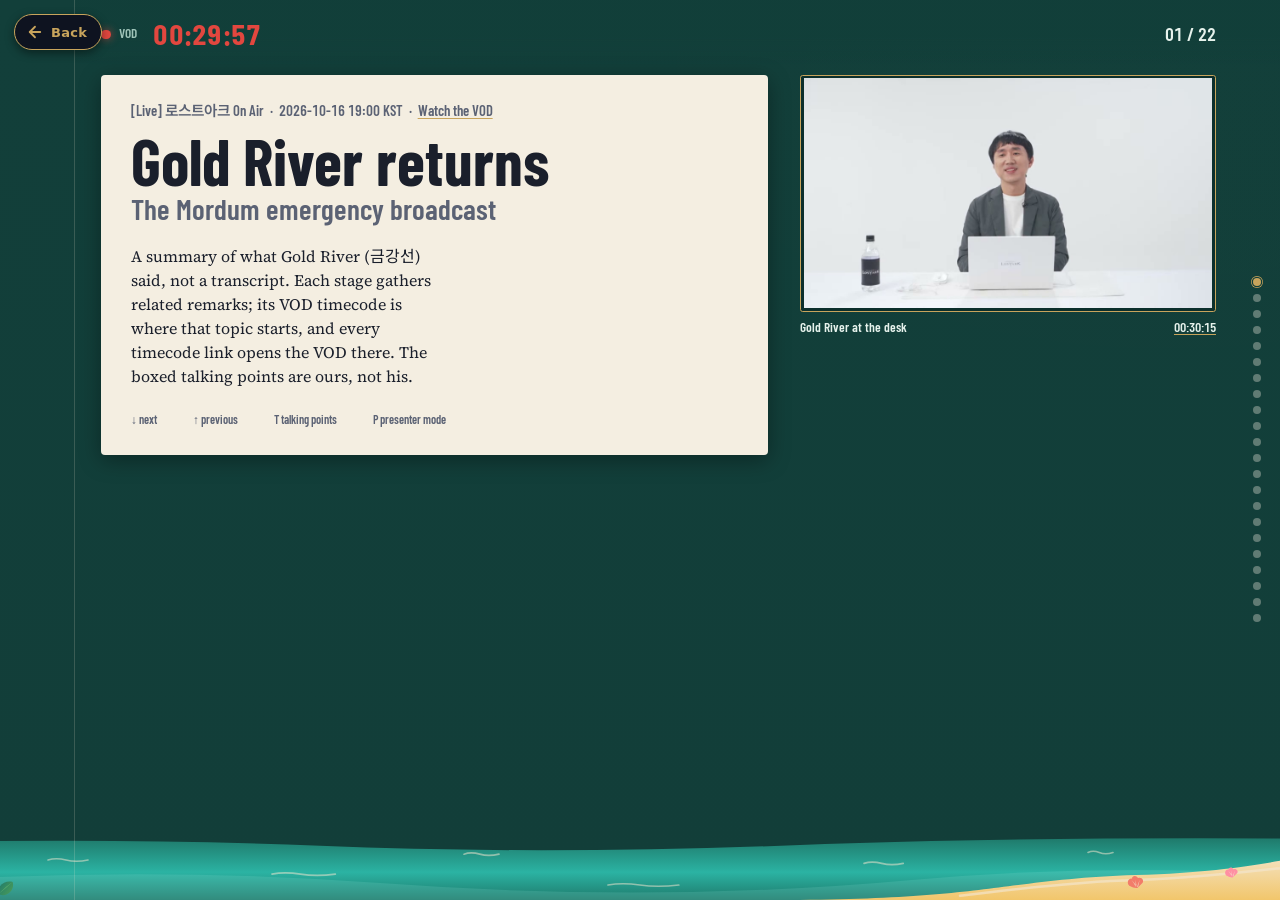
==== commit 31ce2df9: "Jungle oasis theme (Astra), talking points dock-only, drop the stage 07 Denouement bullet Edge-only " ====
--- a/index.html
+++ b/index.html
@@ -226,7 +226,6 @@
       <li>He says balance has been a problem for eight years and he shares the responsibility; "we'll try harder" has worn out.</li>
       <li>Ark Grid made balancing harder. The build freedom it promised is not really happening.</li>
       <li>Whether balancing through Ark Grid even works needs a review, with a clear direction this winter.</li>
-      <li>No balance patch before Denouement.</li>
     </ul>
   </article>
   <div class="side">
--- a/style.css
+++ b/style.css
@@ -497,7 +497,6 @@
   line-height: 1.35;
   padding-left: 2.25rem;
 }
-html[data-layout="vertical"][data-tp="on"] .stage:has(.tp) .monitor { display: none; }
 
 html[data-layout="vertical"] .dots {
   right: auto;
@@ -632,3 +631,133 @@
   .monitor,
   .monitor__stack img { transition-duration: 0s; }
 }
+
+/* ---------- Stream mode (?stream=1, the OBS sources): space for the webcam and chat ---------- */
+/* Landscape: the left 480 design px (640 real px at 2560x1440) hold the webcam (640x360) on top and the chat column below. */
+html[data-layout="landscape"][data-stream="on"] .rail { width: 30rem; }
+html[data-layout="landscape"][data-stream="on"] .head { left: 30rem; }
+html[data-layout="landscape"][data-stream="on"] .stage {
+  padding-left: 32.5rem;
+  grid-template-columns: 53rem 26rem;
+  column-gap: 2.5rem;
+}
+html[data-layout="landscape"][data-stream="on"] .stage--nofig { grid-template-columns: 56.5rem 22.5rem; }
+html[data-layout="landscape"][data-stream="on"] .stage--glossary { grid-template-columns: 75rem; }
+/* Vertical: the top 480 px band holds the webcam; everything starts below it. */
+html[data-layout="vertical"][data-stream="on"] .head { top: 30rem; }
+html[data-layout="vertical"][data-stream="on"] .stage { padding-top: 39rem; }
+html[data-layout="vertical"][data-stream="on"] .monitor { width: 40.5rem; }
+html[data-layout="vertical"][data-stream="on"] .is-tight .monitor { width: 32.5rem; }
+
+/* Second fit step (after is-tight still overflows): smaller body and title, smaller monitor. */
+html[data-layout="landscape"] .is-tighter .card__list li { font-size: 1.375rem; line-height: 1.38; }
+html[data-layout="landscape"] .is-tighter .card__title { font-size: 3rem; }
+html[data-layout="landscape"] .is-tighter .tp__list { font-size: 1.25rem; }
+html[data-layout="vertical"] .is-tighter .card__list li { font-size: 1.75rem; line-height: 1.36; }
+html[data-layout="vertical"] .is-tighter .card__title { font-size: 3.25rem; }
+html[data-layout="vertical"] .is-tighter .monitor { width: 27rem; }
+
+/* ---------- Remote control view (?control=1): an OBS custom browser dock ---------- */
+html[data-layout="control"] { font-size: 16px; }
+html[data-layout="control"] body { background: var(--stage-deep); }
+html[data-layout="control"] .rail,
+html[data-layout="control"] .head,
+html[data-layout="control"] .stages,
+html[data-layout="control"] .dots,
+html[data-layout="control"] .tp-toggle,
+html[data-layout="control"] .jw-back { display: none; }
+.ctl { padding: 12px 12px 16px; color: var(--on-stage); font-family: var(--font-display); }
+.ctl__now { display: flex; justify-content: space-between; align-items: baseline; gap: 12px; margin-bottom: 10px; }
+.ctl__counter { font: 700 18px/1.2 var(--font-display); font-variant-numeric: tabular-nums; color: var(--card); }
+.ctl__tc { font: 700 18px/1.2 var(--font-display); font-variant-numeric: tabular-nums; color: var(--onair); text-decoration: none; white-space: nowrap; }
+.ctl__row { display: flex; gap: 8px; margin-bottom: 8px; }
+.ctl__btn {
+  flex: 1 1 0; min-height: 44px; padding: 8px 10px; cursor: pointer;
+  font: 600 16px/1.1 var(--font-display); color: var(--gold);
+  background: var(--stage); border: 1px solid rgba(200,164,92,.55); border-radius: 6px;
+}
+.ctl__btn--main { flex: 2 1 0; color: var(--stage-deep); background: var(--gold); border-color: var(--gold); font-weight: 700; font-size: 18px; }
+.ctl__btn.is-on { background: rgba(200,164,92,.25); }
+.ctl__list { list-style: none; margin: 12px 0 0; padding: 0; display: flex; flex-direction: column; gap: 4px; }
+.ctl__stage {
+  display: flex; align-items: center; gap: 10px; width: 100%; min-height: 36px; padding: 6px 10px; cursor: pointer; text-align: left;
+  font: 600 15px/1.2 var(--font-display); color: var(--on-stage);
+  background: transparent; border: 1px solid transparent; border-radius: 4px;
+}
+.ctl__num { font-variant-numeric: tabular-nums; color: var(--on-stage-muted); min-width: 2ch; }
+.ctl__stage.is-active { background: var(--card); color: var(--ink); border-color: var(--gold); }
+.ctl__stage.is-active .ctl__num { color: var(--ink-muted); }
+.ctl__btn:focus-visible, .ctl__stage:focus-visible { outline: 2px solid var(--gold); outline-offset: 2px; }
+.ctl__hint { margin: 12px 0 0; font: 400 13px/1.4 var(--font-body); color: var(--on-stage-muted); }
+
+/* Control view: prompter (the current stage's text) beside the stage list */
+.ctl__body { display: flex; flex-direction: column; gap: 14px; margin-top: 12px; }
+.ctl__prompt {
+  background: var(--card); color: var(--ink); border-radius: 6px; padding: 14px 16px;
+  font-size: clamp(15px, 1.1vw + 8px, 44px);
+  max-width: 48em;
+}
+.ctl__prompt .card__title, .ctl__prompt .title__name { font: 700 1.5em/1.1 var(--font-display); margin: 0 0 .5em; }
+.ctl__prompt .title__sub { font: 600 1.1em/1.1 var(--font-display); color: var(--ink-muted); margin: 0 0 .6em; }
+.ctl__prompt .title__kicker { font: 600 .8em/1.3 var(--font-display); color: var(--ink-muted); white-space: normal; }
+.ctl__prompt .title__stand { font: 400 1em/1.45 var(--font-body); max-width: none; }
+.ctl__prompt .card__list { list-style: none; margin: 0; padding: 0; }
+.ctl__prompt .card__list li { font: 400 1em/1.45 var(--font-body); padding-left: 1em; position: relative; }
+.ctl__prompt .card__list li::before { content: ""; position: absolute; left: 0; top: .6em; width: .3em; height: .3em; background: var(--gold); }
+.ctl__prompt .card__list li + li { margin-top: .5em; }
+.ctl__prompt .stat { margin: .8em 0 0; }
+.ctl__prompt .stat figcaption, .ctl__prompt .stat__note { font: 600 .75em/1.2 var(--font-display); color: var(--ink-muted); margin: 0 0 .3em; }
+.ctl__prompt .stat svg { width: 100%; height: auto; display: block; }
+.ctl__prompt .glossary { display: grid; grid-template-columns: auto auto 1fr; column-gap: .8em; font-size: .85em; }
+.ctl__prompt .g-row { display: contents; }
+.ctl__prompt .g-row > * { padding: .3em 0; border-top: 1px solid rgba(26,31,43,.12); }
+.ctl__prompt .g-term { display: flex; flex-direction: column; }
+.ctl__prompt .g-kr { font: 600 1em/1.3 "Noto Sans KR", sans-serif; }
+.ctl__prompt .g-rom { font: 600 .9em/1.3 var(--font-display); color: var(--ink-muted); }
+.ctl__prompt .g-gloss { font: 400 .95em/1.4 var(--font-body); }
+.ctl__prompt .ctl__tp {
+  display: block; margin-top: .9em; padding: .6em .8em; border-radius: 6px;
+  background: rgba(200,164,92,.12); border: 1px solid rgba(200,164,92,.55);
+}
+.ctl__prompt .ctl__tp .tp__title { font: 600 .85em/1 var(--font-display); color: #7A5A1E; margin: 0 0 .4em; }
+.ctl__prompt .ctl__tp .tp__list { list-style: none; margin: 0; padding: 0; }
+.ctl__prompt .ctl__tp .tp__list li { font: 400 .95em/1.4 var(--font-body); padding-left: 1em; position: relative; }
+.ctl__prompt .ctl__tp .tp__list li::before { content: ""; position: absolute; left: 0; top: .55em; width: .3em; height: .3em; background: var(--gold); }
+.ctl__prompt .ctl__tp .tp__list li + li { margin-top: .35em; }
+.ctl__prompt .ctl__ras { margin: .6em 0 0; font: 600 .8em/1.3 var(--font-display); color: var(--ink-muted); }
+@media (min-width: 900px) {
+  html[data-layout="control"] .ctl__body { flex-direction: row; align-items: flex-start; }
+  html[data-layout="control"] .ctl__prompt { flex: 1 1 auto; }
+  html[data-layout="control"] .ctl__list { flex: 0 0 300px; margin-top: 0; }
+}
+
+/* ---------- Theme: cheery jungle oasis (default; ?theme=none for the plain stage) ---------- */
+html[data-theme="jungle"] {
+  --stage: #123F3A;
+  --stage-deep: #0C2F2C;
+  --on-stage: #E6F2EC;
+  --on-stage-muted: #9FC4B9;
+  --bar: #2E6B63;
+}
+html[data-theme="jungle"] body {
+  background-color: var(--stage);
+  background-repeat: no-repeat;
+  background-size: cover;
+  background-position: center;
+  background-attachment: fixed;
+}
+html[data-theme="jungle"][data-layout="landscape"] body { background-image: url("assets/jungle-landscape.svg"); }
+html[data-theme="jungle"][data-layout="vertical"] body { background-image: url("assets/jungle-vertical.svg"); }
+html[data-theme="jungle"][data-layout="landscape"] .rail { background: transparent; border-right-color: rgba(244,231,207,.18); }
+html[data-theme="jungle"][data-layout="landscape"][data-stream="on"] .rail {
+  background: linear-gradient(90deg, rgba(12,47,44,0) 7.5rem, rgba(12,47,44,.92) 7.5rem); /* chat column stays plain; the waterfall keeps the first 120px */
+}
+html[data-theme="jungle"] .head { background: linear-gradient(rgba(18,63,58,.85) 60%, rgba(18,63,58,0)); }
+html[data-theme="jungle"] .tp { background: rgba(12,47,44,.72); border-color: rgba(242,198,107,.6); }
+html[data-theme="jungle"] .ctl { color: var(--on-stage); }
+@media (prefers-reduced-motion: reduce) {
+  html[data-theme="jungle"] body { background-attachment: scroll; }
+}
+
+/* Talking points are the presenter's prompts: shown only in the control dock, never on the canvases or the public page. */
+.tp, .tp-toggle { display: none !important; }
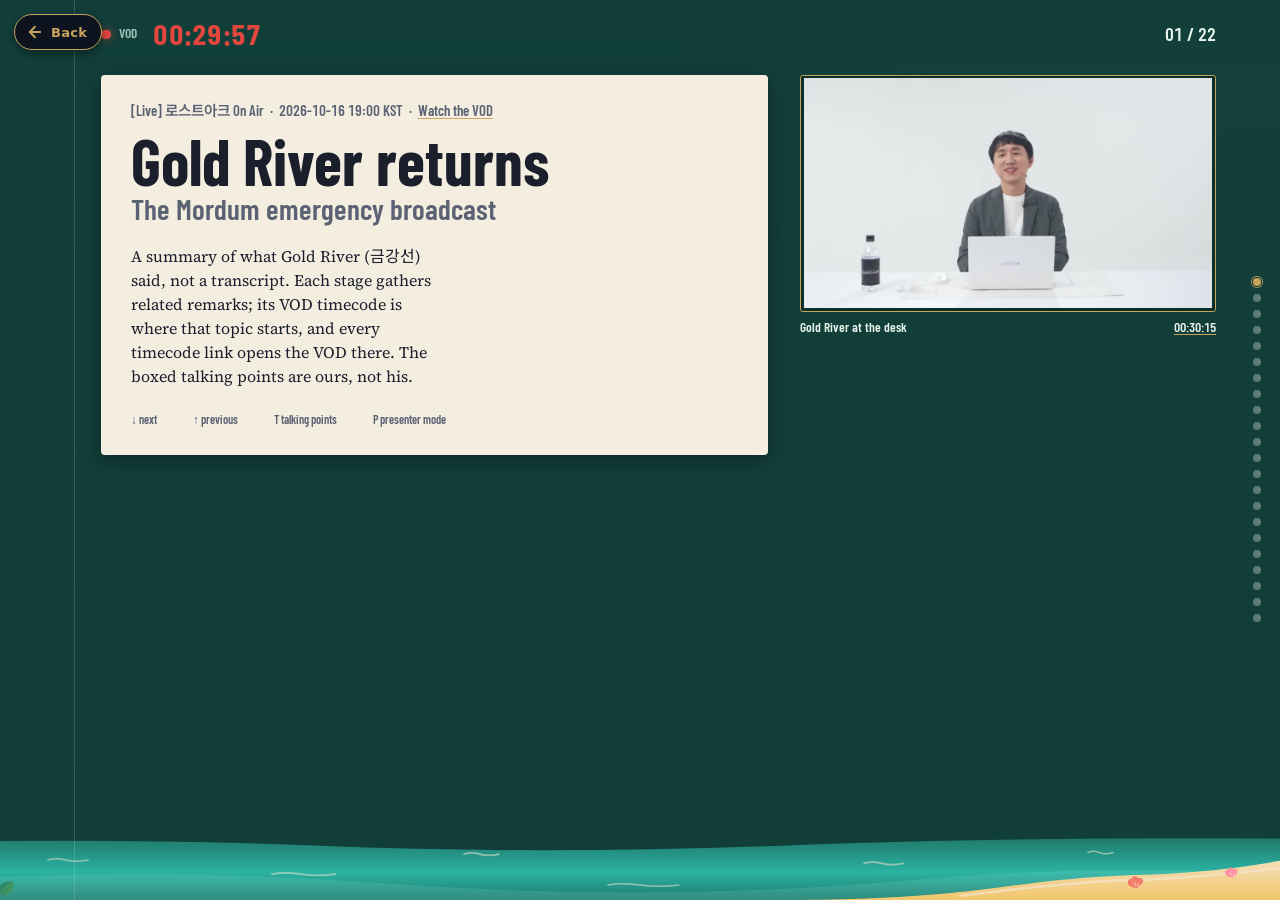
==== commit 2b145ddf: "Stills of Gold River on every speaking stage, his real clear-rate slide on stage 05, copy-edit pass " ====
--- a/index.html
+++ b/index.html
@@ -99,23 +99,27 @@
   </div>
 </section>
 
-<section class="stage stage--nofig" id="s1" data-tc="00:29:57" data-sec="1797">
+<section class="stage" id="s1" data-tc="00:29:57" data-sec="1797">
   <article class="card">
     <h2 class="card__title">Why he is on camera</h2>
     <ul class="card__list">
       <li>He opens by apologising for the disappointment since Mordum Extreme.</li>
-      <li>He is not back as director and he is not CCO: director Jeon stays in post, and Gold River is here to front communication. He is making a single-player package game and came out because it was hard to watch from the side.</li>
-      <li>Director Jeon came to him this week: setting direction has been hard, and every broadcast piles up new misunderstandings. They talked it over and Gold River offered to speak for the team.</li>
+      <li>He is not returning as director or CCO: director Jeon stays in post, and Gold River is here to handle communication. He is making a single-player package game and spoke up because watching from the sidelines was hard.</li>
+      <li>Director Jeon came to him this week: setting a direction has been hard, and each broadcast adds misunderstandings. They talked it over and Gold River offered to speak for the team.</li>
       <li>He had planned two to three weeks of prep. Reading the community, he saw resignation more than anger. "My rock-bottom antenna went off": letting this week pass would cost more players.</li>
       <li>He lost sleep over the materials the night before; "forgive the design".</li>
     </ul>
   </article>
   <div class="side">
-    <aside class="tp">
-      <h3 class="tp__title">Our talking points</h3>
-      <ul class="tp__list">
-        <li>Is a former director fronting comms a fix or a symptom?</li>
-        <li>Resignation, not anger, is what pulled him out early. Does that match what you saw?</li>
+    <figure class="monitor">
+      <div class="monitor__bezel"><img src="images/gr-s1.jpg" alt="Gold River seated at a white desk with a laptop, mid-sentence, plain white backdrop." width="1920" height="1080"></div>
+      <figcaption class="monitor__cap"><span>Gold River at the desk</span><a href="https://www.youtube.com/watch?v=wZ0rwJWBLec&amp;t=1801s" rel="noopener" target="_blank">00:30:01</a></figcaption>
+    </figure>
+    <aside class="tp">
+      <h3 class="tp__title">Our talking points</h3>
+      <ul class="tp__list">
+        <li>Is a former director handling comms a fix or a symptom?</li>
+        <li>Resignation, not anger, brought him back early. Is that what you saw?</li>
       </ul>
     </aside>
   </div>
@@ -123,11 +127,11 @@
 
 <section class="stage" id="s2" data-tc="00:34:25" data-sec="2065">
   <article class="card">
-    <h2 class="card__title">Mordum Extreme: what went wrong (1)</h2>
-    <ul class="card__list">
-      <li>The questions he took in: why release Mordum like this, what "drawing a line" meant, and whether the devs knew about the class disparity.</li>
-      <li>Purpose: an Extreme release to defend the off-season between Act 3 and Denouement.</li>
-      <li>Mordum is a fixed-pattern fight (scripted, repeatable boss patterns) where some classes land DPS far more easily. The dev staff knew the disparity existed; this was not a surprise.</li>
+    <h2 class="card__title">Mordum Extreme: what went wrong</h2>
+    <ul class="card__list">
+      <li>Questions he received: why release Mordum like this, what "drawing a line" meant, and whether the devs knew about the class disparity.</li>
+      <li>Purpose: an Extreme release to fill the off-season between Act 3 and Denouement.</li>
+      <li>Mordum is a fixed-pattern fight (scripted, repeatable boss patterns) where some classes deal damage far more easily. The devs knew about the disparity; it was no surprise.</li>
       <li>The chart: the DPS gap between classes spiked at Act 3 (he cites "over 20%" and promises exact figures next time), then narrowed through Act 4, Denouement, Serca and Belgardin. Belgardin is the closest to what the devs intended.</li>
     </ul>
   </article>
@@ -139,24 +143,28 @@
     <aside class="tp">
       <h3 class="tp__title">Our talking points</h3>
       <ul class="tp__list">
-        <li>The devs knew the disparity existed and shipped anyway. Worse than not knowing, or more honest?</li>
+        <li>The devs knew about the disparity but released it. Worse than not knowing, or more honest?</li>
         <li>Belgardin or Armoche: which is the model raid?</li>
       </ul>
     </aside>
   </div>
 </section>
 
-<section class="stage stage--nofig" id="s3" data-tc="00:38:27" data-sec="2307">
-  <article class="card">
-    <h2 class="card__title">Mordum Extreme: what went wrong (2)</h2>
-    <ul class="card__list">
-      <li>A Mordum-only balance fix felt like a cheap patch, so they shipped at the difficulty the director had announced.</li>
-      <li>The director meant to "draw a line" at one level; the line landed higher. With the disparity on top, some classes could not clear at all. "Wrong from the first button."</li>
-      <li>Then the dilemma: nerf and you wound the players who already cleared; leave it and you abandon the intent. The window for a fast fix closed before the late nerf.</li>
-      <li>Denouement is next week and is the open worry: it should sit above Mordum, yet any tuning now gets hit either way. "The first button was buttoned wrong."</li>
-    </ul>
-  </article>
-  <div class="side">
+<section class="stage" id="s3" data-tc="00:38:27" data-sec="2307">
+  <article class="card">
+    <h2 class="card__title">Mordum Extreme: what went wrong</h2>
+    <ul class="card__list">
+      <li>A Mordum-only balance fix felt like a cheap patch, so they kept the difficulty the director had announced.</li>
+      <li>The director meant to "draw a line" at one level; it ended up higher. The disparity meant some classes could not clear at all. "Wrong from the first button."</li>
+      <li>Then the dilemma: a nerf hurts players who already cleared; leaving it defeats the purpose. The window for a quick fix closed before the late nerf.</li>
+      <li>Denouement is next week's concern: it should be harder than Mordum, yet any tuning now draws criticism. "The first button was buttoned wrong."</li>
+    </ul>
+  </article>
+  <div class="side">
+    <figure class="monitor">
+      <div class="monitor__bezel"><img src="images/gr-s3.jpg" alt="Close-up of Gold River speaking, grey jacket over a white T-shirt, white backdrop." width="1920" height="1080"></div>
+      <figcaption class="monitor__cap"><span>Gold River, close-up</span><a href="https://www.youtube.com/watch?v=wZ0rwJWBLec&amp;t=2504s" rel="noopener" target="_blank">00:41:44</a></figcaption>
+    </figure>
     <aside class="tp">
       <h3 class="tp__title">Our talking points</h3>
       <ul class="tp__list">
@@ -167,28 +175,21 @@
   </div>
 </section>
 
-<section class="stage stage--nofig" id="s4" data-tc="00:42:50" data-sec="2570">
+<section class="stage" id="s4" data-tc="00:42:50" data-sec="2570">
   <article class="card">
     <h2 class="card__title">Mordum: the decisions</h2>
     <ul class="card__list">
-      <li><strong>No extension.</strong> His call, "shamelessly", and he will take the heat. Extend-then-nerf-again is "toying with live ops".</li>
-      <li>Better to admit the start was a failure, learn, and ship the next content well.</li>
-      <li><strong>No further nerfs.</strong> Clear rate before the nerf: 3.47%. After, as of last night: 33.09%, about ten times. Still not what the director wanted, but nerfing again would "wound the first-wave players twice".</li>
+      <li><strong>No extension.</strong> His call, "shamelessly"; he accepts blame. Extending then nerfing again is "toying with live ops".</li>
+      <li>Better to admit the failed start, learn, and get the next content right.</li>
+      <li><strong>No further nerfs.</strong> Clear rate: 3.47% before the nerf, 33.09% last night, about ten times as high. Still not what the director wanted, but another nerf would "wound the first-wave players twice".</li>
       <li>The current event continues as is.</li>
     </ul>
-    <figure class="stat">
-      <figcaption>Mordum clear rate, before and after the nerf (after = as of the night before)</figcaption>
-      <svg viewBox="0 0 900 110" role="img" aria-label="Before the nerf 3.47%, after the nerf 33.09%">
-        <text class="stat__label" x="0" y="30">Before the nerf</text>
-        <rect class="stat__bar" x="280" y="10" width="46.845" height="28" rx="2"/>
-        <text class="stat__value" x="338.845" y="30">3.47%</text>
-        <text class="stat__label" x="0" y="75">After the nerf</text>
-        <rect class="stat__bar stat__bar--em" x="280" y="55" width="446.715" height="28" rx="2"/>
-        <text class="stat__value" x="738.715" y="75">33.09%</text>
-      </svg>
-    </figure>
-  </article>
-  <div class="side">
+  </article>
+  <div class="side">
+    <figure class="monitor">
+      <div class="monitor__bezel"><img src="images/clear-rate.jpg" alt="Two bar charts from his slide. Left, 'clear-rate change': 3.47% before the nerf, 33.09% after. Right, 'change in average combat power of clearing adventurers': 9,664 before the nerf, 9,121 after." width="1400" height="784"></div>
+      <figcaption class="monitor__cap"><span>His slide: clear rate and average combat power of clearing players, before vs after the nerf</span><a href="https://www.youtube.com/watch?v=wZ0rwJWBLec&amp;t=2652s" rel="noopener" target="_blank">00:44:12</a></figcaption>
+    </figure>
     <aside class="tp">
       <h3 class="tp__title">Our talking points</h3>
       <ul class="tp__list">
@@ -199,16 +200,20 @@
   </div>
 </section>
 
-<section class="stage stage--nofig" id="s5" data-tc="00:45:03" data-sec="2703">
+<section class="stage" id="s5" data-tc="00:45:03" data-sec="2703">
   <article class="card">
     <h2 class="card__title">Mordum: the wording, and next week</h2>
     <ul class="card__list">
-      <li>"Drawing a line" was the wrong wording. Everyone assumes the line falls behind them. The purpose and the exact difficulty target should have been said plainly.</li>
+      <li>"Drawing a line" was the wrong wording. Everyone assumes the line falls behind them. The purpose and exact difficulty target should have been stated plainly.</li>
       <li>Apology for the loss players felt over Mordum.</li>
-      <li>Denouement: similar to or slightly above Mordum. The structure should produce less disparity. First-wave veterans may clear it faster. He would have liked it lower overall.</li>
-    </ul>
-  </article>
-  <div class="side">
+      <li>Denouement: similar to or slightly harder than Mordum. Its structure should reduce disparity. First-wave veterans may clear it faster. He would have preferred it easier.</li>
+    </ul>
+  </article>
+  <div class="side">
+    <figure class="monitor">
+      <div class="monitor__bezel"><img src="images/gr-s5.jpg" alt="Close-up of Gold River speaking, grey jacket over a white T-shirt, white backdrop." width="1920" height="1080"></div>
+      <figcaption class="monitor__cap"><span>Gold River, close-up</span><a href="https://www.youtube.com/watch?v=wZ0rwJWBLec&amp;t=2707s" rel="noopener" target="_blank">00:45:07</a></figcaption>
+    </figure>
     <aside class="tp">
       <h3 class="tp__title">Our talking points</h3>
       <ul class="tp__list">
@@ -219,77 +224,93 @@
   </div>
 </section>
 
-<section class="stage stage--nofig" id="s6" data-tc="00:48:19" data-sec="2899">
+<section class="stage" id="s6" data-tc="00:48:19" data-sec="2899">
   <article class="card">
     <h2 class="card__title">Balance and Ark Grid</h2>
     <ul class="card__list">
-      <li>He says balance has been a problem for eight years and he shares the responsibility; "we'll try harder" has worn out.</li>
-      <li>Ark Grid made balancing harder. The build freedom it promised is not really happening.</li>
-      <li>Whether balancing through Ark Grid even works needs a review, with a clear direction this winter.</li>
-    </ul>
-  </article>
-  <div class="side">
-    <aside class="tp">
-      <h3 class="tp__title">Our talking points</h3>
-      <ul class="tp__list">
-        <li>Ark Grid was sold as freedom. Did it deliver for your class?</li>
+      <li>He says balance has been a problem for eight years and he shares responsibility; "we'll try harder" rings hollow.</li>
+      <li>Ark Grid made balancing harder. It has not delivered the promised build freedom.</li>
+      <li>Review whether balancing through Ark Grid works; set a clear direction this winter.</li>
+    </ul>
+  </article>
+  <div class="side">
+    <figure class="monitor">
+      <div class="monitor__bezel"><img src="images/gr-s6.jpg" alt="Close-up of Gold River speaking, grey jacket over a white T-shirt, white backdrop." width="1920" height="1080"></div>
+      <figcaption class="monitor__cap"><span>Gold River, close-up</span><a href="https://www.youtube.com/watch?v=wZ0rwJWBLec&amp;t=2906s" rel="noopener" target="_blank">00:48:26</a></figcaption>
+    </figure>
+    <aside class="tp">
+      <h3 class="tp__title">Our talking points</h3>
+      <ul class="tp__list">
+        <li>Did Ark Grid deliver the promised freedom for your class?</li>
         <li>Is "a direction this winter" enough, or do you need a date?</li>
       </ul>
     </aside>
   </div>
 </section>
 
-<section class="stage stage--nofig" id="s7" data-tc="00:50:30" data-sec="3030">
+<section class="stage" id="s7" data-tc="00:50:30" data-sec="3030">
   <article class="card">
     <h2 class="card__title">Synergy, supports, a safety net</h2>
     <ul class="card__list">
-      <li>Synergy needs sorting out. Crit overcap (<span class="kr">과치적</span>: crit rate past 100% going to waste) should be fixed quickly; it is already being looked at. "I won't make you wait long."</li>
-      <li>Supports: pick a direction first. Either lower the raids' dependence on supports, or, if raids keep this design, raise the support floor (easier buff and brand upkeep). Support fatigue and dependence are high; an adjustment is likely.</li>
+      <li>Synergy needs sorting out. Crit overcap (<span class="kr">과치적</span>: crit rate past 100% going to waste) needs a quick fix; it is already under review. "I won't make you wait long."</li>
+      <li>Supports: pick a direction first. Reduce raids' dependence on supports or, if raids keep this design, raise the support floor (easier buff and brand upkeep). Support fatigue and dependence are high; an adjustment is likely.</li>
       <li>If balance cannot be fixed, consider a system-level safety net for disadvantaged classes. Explicitly <strong>not</strong> class-change tickets; something adjustable at the roster level.</li>
     </ul>
   </article>
   <div class="side">
+    <figure class="monitor">
+      <div class="monitor__bezel"><img src="images/gr-s7.jpg" alt="Gold River seated at a white desk with a laptop, mid-sentence, plain white backdrop." width="1920" height="1080"></div>
+      <figcaption class="monitor__cap"><span>Gold River at the desk</span><a href="https://www.youtube.com/watch?v=wZ0rwJWBLec&amp;t=3034s" rel="noopener" target="_blank">00:50:34</a></figcaption>
+    </figure>
     <aside class="tp">
       <h3 class="tp__title">Our talking points</h3>
       <ul class="tp__list">
         <li>A roster-level safety net for weak classes: clever, or an admission balance is unfixable?</li>
-        <li>Lower support dependence, or raise the support floor. Which one do you want?</li>
-      </ul>
-    </aside>
-  </div>
-</section>
-
-<section class="stage stage--nofig" id="s8" data-tc="00:56:00" data-sec="3360">
-  <article class="card">
-    <h2 class="card__title">Raid direction (1)</h2>
+        <li>Which one: lower support dependence or a higher support floor?</li>
+      </ul>
+    </aside>
+  </div>
+</section>
+
+<section class="stage" id="s8" data-tc="00:56:00" data-sec="3360">
+  <article class="card">
+    <h2 class="card__title">Raid direction</h2>
     <ul class="card__list">
       <li>Chat sentiment he read back: "the raids themselves are fun", "fun right up to Bel" (Belgardin), "fatigue is too high".</li>
       <li>"Honest opinion": maybe Mordum Extreme should not have been released at all, only Denouement. Releasing it may itself have been the problem.</li>
-      <li>Dev raid craft has improved: more DPS windows, far less of the old unpleasantness.</li>
-      <li>Act 2 (Narok and Brelshaza, both gates too hard) was where many mid players broke off; the data showed it.</li>
-    </ul>
-  </article>
-  <div class="side">
-    <aside class="tp">
-      <h3 class="tp__title">Our talking points</h3>
-      <ul class="tp__list">
-        <li>Mordum Extreme: should it have shipped at all, or just shipped lower?</li>
-        <li>Act 2 as the break-off point for mid players: did you see that in your friends list?</li>
-      </ul>
-    </aside>
-  </div>
-</section>
-
-<section class="stage stage--nofig" id="s9" data-tc="00:59:45" data-sec="3585">
-  <article class="card">
-    <h2 class="card__title">Raid direction (2)</h2>
-    <ul class="card__list">
-      <li>Mordum- and Armoche-style challenge raids are still worth pursuing, but with Ark Grid-valid setups prepared alongside, not raid and systems built in isolation.</li>
-      <li>Rehashed content is a problem, he says, and winter will not be a rehash. There is a lot in preparation.</li>
-      <li>Legion-style raids continue: more DPS time, fewer clone mechanics (the boss copying itself), experiments with fixed-pattern and scrolling-stage fights, unpleasantness removed.</li>
-    </ul>
-  </article>
-  <div class="side">
+      <li>Raid design has improved: more DPS windows, far fewer frustrations.</li>
+      <li>The data showed many mid-tier players left at Act 2 (Narok and Brelshaza, both gates too hard).</li>
+    </ul>
+  </article>
+  <div class="side">
+    <figure class="monitor">
+      <div class="monitor__bezel"><img src="images/gr-s8.jpg" alt="Gold River seated at a white desk with a laptop, mid-sentence, plain white backdrop." width="1920" height="1080"></div>
+      <figcaption class="monitor__cap"><span>Gold River at the desk</span><a href="https://www.youtube.com/watch?v=wZ0rwJWBLec&amp;t=3364s" rel="noopener" target="_blank">00:56:04</a></figcaption>
+    </figure>
+    <aside class="tp">
+      <h3 class="tp__title">Our talking points</h3>
+      <ul class="tp__list">
+        <li>Mordum Extreme: should it have been scrapped or made easier?</li>
+        <li>Did you see mid-tier players in your friends list leave at Act 2?</li>
+      </ul>
+    </aside>
+  </div>
+</section>
+
+<section class="stage" id="s9" data-tc="00:59:45" data-sec="3585">
+  <article class="card">
+    <h2 class="card__title">Raid direction</h2>
+    <ul class="card__list">
+      <li>Mordum- and Armoche-style challenge raids remain worth pursuing, with viable Ark Grid setups prepared alongside, not raids and systems built separately.</li>
+      <li>Rehashed content is a problem, he says, and winter will not be a rehash. A lot is in the works.</li>
+      <li>Legion-style raids continue: more DPS time, fewer clone mechanics (the boss copying itself), experiments with fixed-pattern and scrolling-stage fights, frustrations removed.</li>
+    </ul>
+  </article>
+  <div class="side">
+    <figure class="monitor">
+      <div class="monitor__bezel"><img src="images/gr-s9.jpg" alt="Gold River seated at a white desk with a laptop, mid-sentence, plain white backdrop." width="1920" height="1080"></div>
+      <figcaption class="monitor__cap"><span>Gold River at the desk</span><a href="https://www.youtube.com/watch?v=wZ0rwJWBLec&amp;t=3592s" rel="noopener" target="_blank">00:59:52</a></figcaption>
+    </figure>
     <aside class="tp">
       <h3 class="tp__title">Our talking points</h3>
       <ul class="tp__list">
@@ -300,43 +321,51 @@
   </div>
 </section>
 
-<section class="stage stage--nofig" id="s10" data-tc="01:02:18" data-sec="3738">
+<section class="stage" id="s10" data-tc="01:02:18" data-sec="3738">
   <article class="card">
     <h2 class="card__title">The communication plan</h2>
     <ul class="card__list">
-      <li>An official broadcast, "Is Lost Ark OK as it is?" (<span class="kr">로아 이대로 괜찮은가, 로이겐</span>), with Gold River as MC asking the questions. Director Jeon, team lead Kim Sang-bok (<span class="kr">김상복</span>) and a third lead (<span class="kr">병탁</span>, name unclear in audio) answer for what is being built and why.</li>
+      <li>An official broadcast, "Is Lost Ark OK as it is?" (<span class="kr">로아 이대로 괜찮은가, 로이겐</span>), with Gold River as MC asking questions. Director Jeon, team lead Kim Sang-bok (<span class="kr">김상복</span>) and a third lead (<span class="kr">병탁</span>, name unclear in audio) explain what is being built and why.</li>
       <li>A "communication parade" from today through LOA ON Winter, not one big reveal. Without it, players would wait until the 8th anniversary broadcast on November 7.</li>
       <li>Timing: he asked for about two weeks of prep, so roughly October 30.</li>
-      <li>Next time the actual developers answer directly, "without evasive manoeuvres".</li>
-    </ul>
-  </article>
-  <div class="side">
-    <aside class="tp">
-      <h3 class="tp__title">Our talking points</h3>
-      <ul class="tp__list">
-        <li>A two-week prep window for the big broadcast: enough?</li>
-        <li>What is the one question you want the devs to answer live?</li>
-      </ul>
-    </aside>
-  </div>
-</section>
-
-<section class="stage stage--nofig" id="s11" data-tc="01:05:25" data-sec="3925">
+      <li>Next time, the developers answer directly, "without evasive manoeuvres".</li>
+    </ul>
+  </article>
+  <div class="side">
+    <figure class="monitor">
+      <div class="monitor__bezel"><img src="images/gr-s10.jpg" alt="Gold River seated at a white desk with a laptop, mid-sentence, plain white backdrop." width="1920" height="1080"></div>
+      <figcaption class="monitor__cap"><span>Gold River at the desk</span><a href="https://www.youtube.com/watch?v=wZ0rwJWBLec&amp;t=3742s" rel="noopener" target="_blank">01:02:22</a></figcaption>
+    </figure>
+    <aside class="tp">
+      <h3 class="tp__title">Our talking points</h3>
+      <ul class="tp__list">
+        <li>Is a two-week prep window enough for the broadcast?</li>
+        <li>What one question do you want the devs to answer live?</li>
+      </ul>
+    </aside>
+  </div>
+</section>
+
+<section class="stage" id="s11" data-tc="01:05:25" data-sec="3925">
   <article class="card">
     <h2 class="card__title">Speaking for the director</h2>
     <ul class="card__list">
-      <li>The director fears live talk because phrases get misread ("the line", "Aldebaran is side content"). Gold River speaks for him until then.</li>
-      <li>He is not here to use a "chance"; he shares responsibility and came out ready to be hit.</li>
-      <li>Not hiding behind winter. Live service means changes land while running.</li>
-      <li>Leadership: changes may come. They are not looking for a new director, but some part of the team may get new leadership.</li>
-    </ul>
-  </article>
-  <div class="side">
-    <aside class="tp">
-      <h3 class="tp__title">Our talking points</h3>
-      <ul class="tp__list">
-        <li>A director who fears live talk: what would make you trust him on camera again?</li>
-        <li>Would a leadership change fix direction, or just reset the clock?</li>
+      <li>The director fears speaking live: phrases get misread ("the line", "Aldebaran is side content"). Gold River speaks for him until then.</li>
+      <li>He is not using a "chance"; he shares responsibility and came ready for criticism.</li>
+      <li>No hiding behind winter. Live service needs changes as it runs.</li>
+      <li>Leadership may change. They are not looking for a new director, but part of the team may get new leadership.</li>
+    </ul>
+  </article>
+  <div class="side">
+    <figure class="monitor">
+      <div class="monitor__bezel"><img src="images/gr-s11.jpg" alt="Gold River seated at a white desk with a laptop, mid-sentence, plain white backdrop." width="1920" height="1080"></div>
+      <figcaption class="monitor__cap"><span>Gold River at the desk</span><a href="https://www.youtube.com/watch?v=wZ0rwJWBLec&amp;t=3929s" rel="noopener" target="_blank">01:05:29</a></figcaption>
+    </figure>
+    <aside class="tp">
+      <h3 class="tp__title">Our talking points</h3>
+      <ul class="tp__list">
+        <li>He fears speaking live. What would make you trust him on camera again?</li>
+        <li>Would new leadership fix the direction or just reset the clock?</li>
       </ul>
     </aside>
   </div>
@@ -344,11 +373,11 @@
 
 <section class="stage stage--nofig" id="s12" data-tc="01:09:36" data-sec="4176">
   <article class="card">
-    <h2 class="card__title">Nice-dan: same-class rosters (1)</h2>
-    <ul class="card__list">
-      <li>In his era the nice-dan share was around 1%, and those were people who genuinely wanted several of the same class. Summer 2024 (Season 3 start): about 6%, triple. Now: 17.8%.</li>
+    <h2 class="card__title">Nice-dan: same-class rosters</h2>
+    <ul class="card__list">
+      <li>In his era, the nice-dan share was around 1%: people who genuinely wanted several of the same class. Summer 2024 (Season 3 start): about 6%, triple. Now: 17.8%.</li>
       <li>He should have acted when it climbed 2.1 &rarr; 6 &rarr; 10% (his words; his chart shows 16.0% by summer 2025); that was the window.</li>
-      <li>Root cause: gem cost (skill gems, not Ark Grid Astrogems). Season 3's new systems demanded gold, early prices were high, and the burden never came down.</li>
+      <li>Root cause: gem cost (skill gems, not Ark Grid Astrogems). Season 3's new systems demanded gold, early prices were high, and the burden never eased.</li>
     </ul>
     <figure class="stat">
       <figcaption>Nice-dan share of rosters, from his chart</figcaption>
@@ -379,16 +408,20 @@
   </div>
 </section>
 
-<section class="stage stage--nofig" id="s13" data-tc="01:13:16" data-sec="4396">
-  <article class="card">
-    <h2 class="card__title">Nice-dan: what changes (2)</h2>
-    <ul class="card__list">
-      <li>An RPG that effectively tells you to play the same character many times is odd. Not a play they want to encourage.</li>
-      <li>The company never stated a position, so punishing 17.8% now would be unfair. Winter: a clear stance, then adjustment.</li>
-      <li>Not a hard reset, not "eradication". Flexible, value-protecting, mainly through gem-related changes that stop rewarding nice-dan from winter on.</li>
-    </ul>
-  </article>
-  <div class="side">
+<section class="stage" id="s13" data-tc="01:13:16" data-sec="4396">
+  <article class="card">
+    <h2 class="card__title">Nice-dan: what changes</h2>
+    <ul class="card__list">
+      <li>An RPG that pushes you to play the same character many times is odd. They do not want to encourage it.</li>
+      <li>The company never stated a position, so punishing 17.8% now would be unfair. Winter: a clear stance, then changes.</li>
+      <li>No hard reset or "eradication". Flexible changes, mainly to gems, protect value and stop rewarding nice-dan from winter on.</li>
+    </ul>
+  </article>
+  <div class="side">
+    <figure class="monitor">
+      <div class="monitor__bezel"><img src="images/gr-s13.jpg" alt="Close-up of Gold River speaking, grey jacket over a white T-shirt, white backdrop." width="1920" height="1080"></div>
+      <figcaption class="monitor__cap"><span>Gold River, close-up</span><a href="https://www.youtube.com/watch?v=wZ0rwJWBLec&amp;t=4400s" rel="noopener" target="_blank">01:13:20</a></figcaption>
+    </figure>
     <aside class="tp">
       <h3 class="tp__title">Our talking points</h3>
       <ul class="tp__list">
@@ -401,11 +434,11 @@
 
 <section class="stage" id="s14" data-tc="01:17:00" data-sec="4620">
   <article class="card">
-    <h2 class="card__title">The economy (1): gold value</h2>
-    <ul class="card__list">
-      <li>In his view the gold problem is not complex. Gold value is falling in sharp steps, not a gentle slope.</li>
-      <li>Root cause: content supply cadence. Each new raid has to pay more than the last (100 &rarr; 150 or 200). With raids every three months the supply standard scales fast, and sinks lag because adding sinks when the game already feels expensive is frightening.</li>
-      <li>The economy breaks one beat later: when a scaled-up supply becomes easy to farm at a low item-level bar.</li>
+    <h2 class="card__title">The economy</h2>
+    <ul class="card__list">
+      <li>He sees the gold problem as simple. Gold value is falling in sharp steps, not gradually.</li>
+      <li>Root cause: the pace of content releases. Each new raid has to pay more than the last (100 &rarr; 150 or 200). With raids every three months, gold supply grows fast. Sinks lag: adding them feels daunting when the game already feels expensive.</li>
+      <li>The economy breaks one beat later: when more gold becomes easy to farm at a low item level.</li>
     </ul>
   </article>
   <div class="side">
@@ -425,11 +458,11 @@
 
 <section class="stage" id="s15" data-tc="01:21:52" data-sec="4912">
   <article class="card">
-    <h2 class="card__title">The economy (2): packages, people, the plan</h2>
-    <ul class="card__list">
-      <li>Plan: raids on roughly a six-month cadence (Kazeros line, the next Shadow Raid, another raid type), finer reward scaling, horizontal non-raid content between.</li>
-      <li>Raid and non-raid populations used to be about half and half; mid-tier players have fallen off under pace, difficulty and cost.</li>
-      <li>Gold already stacked up has to be drained, but cutting rewards on content that just shipped is frightening too.</li>
+    <h2 class="card__title">The economy</h2>
+    <ul class="card__list">
+      <li>Plan: raids roughly every six months (Kazeros line, the next Shadow Raid, another raid type), finer reward scaling, horizontal non-raid content in between.</li>
+      <li>Raid and non-raid players used to be about half and half; mid-tier players have left over the pace, difficulty and cost.</li>
+      <li>Accumulated gold has to be drained, but cutting rewards on newly released content feels daunting too.</li>
       <li>He argues packages matter less than people think: package-sourced gold peaked at 2.65% of all gold produced.</li>
     </ul>
     <figure class="stat">
@@ -450,7 +483,7 @@
       <h3 class="tp__title">Our talking points</h3>
       <ul class="tp__list">
         <li>Does a six-month raid cadence fix the economy or just slow the bleed?</li>
-        <li>2.65% from packages. Do you believe it, and what would convince you?</li>
+        <li>What would make you believe 2.65% came from packages?</li>
       </ul>
     </aside>
   </div>
@@ -460,8 +493,8 @@
   <article class="card">
     <h2 class="card__title">Sea of Aldebaran and Rasamoa</h2>
     <ul class="card__list">
-      <li>The delay was not because it is "side content". The director was separating end from non-end content and the word landed badly. Apology to story players.</li>
-      <li>Real reason: scale-up. Rasamoa is the only major city of the Sea of Aldebaran and, by the setting, the last and largest. Interiors fully dressed, visual upgrades, Sergaton content attached, more islands than a summer release could have had.</li>
+      <li>The delay was not because it is "side content". The director meant endgame versus non-endgame; it came across badly. He apologises to story players.</li>
+      <li>Real reason: expanded scope. Rasamoa is the Sea of Aldebaran's only major city and, in the lore, the last and largest. Fully furnished interiors, visual upgrades, Sergaton content, more islands than a summer release could have had.</li>
       <li>Screenshots shown, exterior and interior. "No AI was used."</li>
     </ul>
   </article>
@@ -486,22 +519,26 @@
   </div>
 </section>
 
-<section class="stage stage--nofig" id="s17" data-tc="01:31:36" data-sec="5496">
+<section class="stage" id="s17" data-tc="01:31:36" data-sec="5496">
   <article class="card">
     <h2 class="card__title">Six-character limit, new class, engine</h2>
     <ul class="card__list">
-      <li>The six-character gold limit was valid for the economy and the mid-tier gap, but it now throttles the momentum of raising new classes. Winter: a definite adjustment, not a simple lift; tied to economy checks and new-character growth incentives.</li>
+      <li>The six-character gold limit made sense for the economy and the mid-tier gap, but now holds back players raising new classes. Winter: a definite adjustment, not simply removing it; tied to economy checks and new-character growth incentives.</li>
       <li>New class: December, on schedule, "one many of you asked for".</li>
-      <li>He suggests the summer/winter new-class cadence itself should be reconsidered: fix the broken things first.</li>
-      <li>Engine and QoL in winter: deferred lighting, DLSS, party-finder work. The team is saying too little before "ta-da".</li>
-    </ul>
-  </article>
-  <div class="side">
-    <aside class="tp">
-      <h3 class="tp__title">Our talking points</h3>
-      <ul class="tp__list">
-        <li>What should the six-character limit become: lifted, raised, or replaced by something else?</li>
-        <li>Would you skip a new class for a season if it meant the fixes landed?</li>
+      <li>He suggests rethinking the summer/winter new-class schedule: fix what is broken first.</li>
+      <li>Engine and QoL in winter: deferred lighting, DLSS, party-finder work. The team says too little before "ta-da".</li>
+    </ul>
+  </article>
+  <div class="side">
+    <figure class="monitor">
+      <div class="monitor__bezel"><img src="images/gr-s17.jpg" alt="Gold River seated at a white desk with a laptop, mid-sentence, plain white backdrop." width="1920" height="1080"></div>
+      <figcaption class="monitor__cap"><span>Gold River at the desk</span><a href="https://www.youtube.com/watch?v=wZ0rwJWBLec&amp;t=5500s" rel="noopener" target="_blank">01:31:40</a></figcaption>
+    </figure>
+    <aside class="tp">
+      <h3 class="tp__title">Our talking points</h3>
+      <ul class="tp__list">
+        <li>Should the six-character limit be lifted, raised or replaced?</li>
+        <li>Would you skip a new class for a season to get the fixes?</li>
       </ul>
     </aside>
   </div>
@@ -511,10 +548,10 @@
   <article class="card">
     <h2 class="card__title">Rapid-fire from chat</h2>
     <ul class="card__list">
-      <li>QA team exists and is sizeable. Testing this time was clearly insufficient.</li>
-      <li>Headcount: OBT on 2018-11-07. By his exit (around June 2021) the team had grown by about 15; by December 2025 by 57; three or four fewer this year, flat. Investment is not being withheld; direction is the issue, not people. Staff work long hours.</li>
-      <li>Server transfer: could not verify on the spot, will answer next time. Guild content requests noted.</li>
-      <li>The "in-game is a party" meme: devs cannot laugh at it; the job is to make it true.</li>
+      <li>The QA team is sizeable. Testing this time was clearly insufficient.</li>
+      <li>Headcount: OBT on 2018-11-07. By his exit (around June 2021), the team had grown by about 15; by December 2025, by 57. This year: three or four fewer, flat. Investment is not withheld; direction is the issue, not staffing. Staff work long hours.</li>
+      <li>Server transfer: he could not confirm; answers next time. He noted requests for guild content.</li>
+      <li>The "in-game is a party" meme: devs cannot laugh at it; they must make it true.</li>
       <li>MMO traffic should be a wave, not a cliff; a wave needs off-ramps and on-ramps.</li>
     </ul>
     <figure class="stat">
@@ -534,28 +571,32 @@
     <aside class="tp">
       <h3 class="tp__title">Our talking points</h3>
       <ul class="tp__list">
-        <li>+57 people and still "direction, not headcount". Buy it?</li>
+        <li>+57 people: do you believe "direction, not headcount"?</li>
         <li>"A wave, not a cliff." Is a planned off-season healthy or just marketing?</li>
       </ul>
     </aside>
   </div>
 </section>
 
-<section class="stage stage--nofig" id="s19" data-tc="01:53:37" data-sec="6817">
+<section class="stage" id="s19" data-tc="01:53:37" data-sec="6817">
   <article class="card">
     <h2 class="card__title">Closing</h2>
     <ul class="card__list">
       <li>All dev leads next time. Broadcasts continue through LOA ON Winter, good news or bad; "not just when it's good".</li>
-      <li>Denouement is the next anxiety.</li>
-      <li>Ends on the Rasamoa BGM because there was not much more he had the authority to bring.</li>
-    </ul>
-  </article>
-  <div class="side">
-    <aside class="tp">
-      <h3 class="tp__title">Our talking points</h3>
-      <ul class="tp__list">
-        <li>What would make the follow-up broadcast, due in about two weeks, a success for you?</li>
-        <li>Is Gold River fronting comms a one-off or the new normal?</li>
+      <li>Denouement is the next worry.</li>
+      <li>He ends with the Rasamoa BGM; he had little else he had authority to share.</li>
+    </ul>
+  </article>
+  <div class="side">
+    <figure class="monitor">
+      <div class="monitor__bezel"><img src="images/gr-s19.jpg" alt="Gold River seated at a white desk with a laptop, mid-sentence, plain white backdrop." width="1920" height="1080"></div>
+      <figcaption class="monitor__cap"><span>Gold River at the desk</span><a href="https://www.youtube.com/watch?v=wZ0rwJWBLec&amp;t=6821s" rel="noopener" target="_blank">01:53:41</a></figcaption>
+    </figure>
+    <aside class="tp">
+      <h3 class="tp__title">Our talking points</h3>
+      <ul class="tp__list">
+        <li>What would make the follow-up broadcast in about two weeks a success for you?</li>
+        <li>Is Gold River handling comms a one-off or the new normal?</li>
       </ul>
     </aside>
   </div>
@@ -563,11 +604,11 @@
 
 <section class="stage stage--glossary" id="s20" data-tc="01:56:50" data-sec="7010">
   <article class="card">
-    <h2 class="card__title">Glossary (1)</h2>
+    <h2 class="card__title">Glossary</h2>
     <div class="glossary" role="table">
       <div class="g-row g-row--head" role="row"><div class="g-term" role="columnheader"><span class="g-kr">KR</span><span class="g-rom">Romanised</span></div><span class="g-gloss" role="columnheader">Gloss</span></div>
       <div class="g-row" role="row"><div class="g-term" role="cell"><span class="g-kr kr">나이스단</span><span class="g-rom">nice-dan</span></div><span class="g-gloss" role="cell">Slang for a roster of several copies of one class</span></div>
-      <div class="g-row" role="row"><div class="g-term" role="cell"><span class="g-kr kr">로이겐</span><span class="g-rom">ROIGEN</span></div><span class="g-gloss" role="cell">"<span class="kr">로아 이대로 괜찮은가</span>": "Is Lost Ark OK as it is?", the planned broadcast</span></div>
+      <div class="g-row" role="row"><div class="g-term" role="cell"><span class="g-kr kr">로이겐</span><span class="g-rom">ROIGEN</span></div><span class="g-gloss" role="cell">"<span class="kr">로아 이대로 괜찮은가</span>": "Is Lost Ark OK as it is?", the planned broadcast</span>": "Is Lost Ark OK as it is?", the planned broadcast</span></div>
       <div class="g-row" role="row"><div class="g-term" role="cell"><span class="g-kr kr">육회제한</span><span class="g-rom">yukhoe-jehan</span></div><span class="g-gloss" role="cell">The six-character weekly gold limit</span></div>
       <div class="g-row" role="row"><div class="g-term" role="cell"><span class="g-kr kr">선 긋기</span><span class="g-rom">seon geutgi</span></div><span class="g-gloss" role="cell">"Drawing a line": the director's phrase for a difficulty floor</span></div>
       <div class="g-row" role="row"><div class="g-term" role="cell"><span class="g-kr kr">과치적</span><span class="g-rom">gwachijeok</span></div><span class="g-gloss" role="cell">Crit overcap: crit rate above 100% that goes to waste</span></div>
@@ -578,7 +619,7 @@
 
 <section class="stage stage--glossary" id="s21" data-tc="01:56:50" data-sec="7010">
   <article class="card">
-    <h2 class="card__title">Glossary (2)</h2>
+    <h2 class="card__title">Glossary</h2>
     <div class="glossary" role="table">
       <div class="g-row g-row--head" role="row"><div class="g-term" role="columnheader"><span class="g-kr">KR</span><span class="g-rom">Romanised</span></div><span class="g-gloss" role="columnheader">Gloss</span></div>
       <div class="g-row" role="row"><div class="g-term" role="cell"><span class="g-kr kr">선발대</span><span class="g-rom">seonbaldae</span></div><span class="g-gloss" role="cell">The first wave of players to clear a raid</span></div>
--- a/style.css
+++ b/style.css
@@ -761,3 +761,68 @@
 
 /* Talking points are the presenter's prompts: shown only in the control dock, never on the canvases or the public page. */
 .tp, .tp-toggle { display: none !important; }
+
+/* ---------- Stream mode, graphics-first: frames and stat tiles large, text as guideposts ---------- */
+/* Landscape: content area 1304 wide (x 520-1824). Graphic 1100 wide centred on top, card strip below in three columns. */
+html[data-layout="landscape"][data-stream="on"] .stage--gfx {
+  grid-template-columns: 81.5rem;
+  grid-template-rows: auto auto;
+  row-gap: 1.5rem;
+  align-content: start;
+}
+html[data-layout="landscape"][data-stream="on"] .stage--gfx .side .stat text { font-size: 28px; }
+html[data-layout="vertical"][data-stream="on"] .stage--gfx .side .stat text { font-size: 32px; }
+html[data-layout="landscape"][data-stream="on"] .stage--gfx .side { order: -1; width: 100%; align-items: center; gap: 0; }
+html[data-layout="landscape"][data-stream="on"] .stage--gfx .monitor { width: 68.75rem; }
+html[data-layout="landscape"][data-stream="on"] .stage--gfx .monitor__cap { font-size: 1.375rem; }
+html[data-layout="landscape"][data-stream="on"] .stage--gfx .monitor__cap a { font-size: 1.375rem; }
+html[data-layout="landscape"][data-stream="on"] .stage--gfx .side .stat {
+  width: 68.75rem; margin: 0; padding: 1.5rem 2.25rem 1.75rem;
+  background: var(--card); color: var(--ink); border-radius: 6px; box-shadow: 0 .5rem 2rem rgba(0,0,0,.35);
+}
+html[data-layout="landscape"][data-stream="on"] .stage--gfx .side .stat figcaption,
+html[data-layout="landscape"][data-stream="on"] .stage--gfx .side .stat__note { font-size: 1.625rem; }
+html[data-layout="landscape"][data-stream="on"] .stage--gfx .card { width: 100%; padding: 1.25rem 2rem 1.5rem; }
+html[data-layout="landscape"][data-stream="on"] .stage--gfx .card__title { font-size: 2.25rem; margin-bottom: .6rem; }
+html[data-layout="landscape"][data-stream="on"] .stage--gfx .card__list { column-count: 3; column-gap: 2rem; }
+html[data-layout="landscape"][data-stream="on"] .stage--gfx .card__list li { font-size: 1.25rem; line-height: 1.4; padding-left: 1.25rem; break-inside: avoid; }
+html[data-layout="landscape"][data-stream="on"] .stage--gfx .card__list li::before { width: .4rem; height: .4rem; left: .1rem; top: .55em; }
+html[data-layout="landscape"][data-stream="on"] .stage--gfx .card__list li + li { margin-top: .55rem; }
+/* title stage: hero large, title card compact */
+html[data-layout="landscape"][data-stream="on"] .stage--gfx .title__kicker { font-size: 1rem; }
+html[data-layout="landscape"][data-stream="on"] .stage--gfx .title__name { font-size: 3.5rem; margin: .4rem 0 .1rem; }
+html[data-layout="landscape"][data-stream="on"] .stage--gfx .title__sub { font-size: 1.75rem; margin-bottom: .6rem; }
+html[data-layout="landscape"][data-stream="on"] .stage--gfx .title__stand { font-size: 1.125rem; max-width: 60ch; }
+/* no-graphic stages: centred guidepost card */
+html[data-layout="landscape"][data-stream="on"] .stage--nofig:not(.stage--gfx) { grid-template-columns: 62.5rem; justify-content: center; }
+html[data-layout="landscape"][data-stream="on"] .stage--nofig:not(.stage--gfx) .card__list li { font-size: 1.5rem; }
+/* fit steps for the graphic stages */
+html[data-layout="landscape"][data-stream="on"] .stage--gfx.is-tight .monitor,
+html[data-layout="landscape"][data-stream="on"] .stage--gfx.is-tight .side .stat { width: 56rem; }
+html[data-layout="landscape"][data-stream="on"] .stage--gfx.is-tight .card__list li { font-size: 1.125rem; }
+html[data-layout="landscape"][data-stream="on"] .stage--gfx.is-tighter .monitor,
+html[data-layout="landscape"][data-stream="on"] .stage--gfx.is-tighter .side .stat { width: 46rem; }
+html[data-layout="landscape"][data-stream="on"] .stage--gfx.is-tighter .card__list li { font-size: 1rem; }
+
+/* Vertical: graphic full width (984) on top, card below. */
+html[data-layout="vertical"][data-stream="on"] .stage--gfx .side { order: -1; }
+html[data-layout="vertical"][data-stream="on"] .stage--gfx .monitor { width: 100%; }
+html[data-layout="vertical"][data-stream="on"] .stage--gfx .side .stat {
+  width: 100%; margin: 0; padding: 1.5rem 2rem 1.75rem;
+  background: var(--card); color: var(--ink); border-radius: 6px; box-shadow: 0 .5rem 2rem rgba(0,0,0,.35);
+}
+html[data-layout="vertical"][data-stream="on"] .stage--gfx .side .stat figcaption,
+html[data-layout="vertical"][data-stream="on"] .stage--gfx .side .stat__note { font-size: 1.75rem; }
+html[data-layout="vertical"][data-stream="on"] .stage--gfx .card__title { font-size: 2.75rem; margin-bottom: .75rem; }
+html[data-layout="vertical"][data-stream="on"] .stage--gfx .card__list li { font-size: 1.625rem; line-height: 1.4; }
+html[data-layout="vertical"][data-stream="on"] .stage--gfx .card__list li + li { margin-top: .75rem; }
+html[data-layout="vertical"][data-stream="on"] .stage--gfx .title__name { font-size: 5rem; }
+html[data-layout="vertical"][data-stream="on"] .stage--gfx .title__sub { font-size: 2.5rem; }
+html[data-layout="vertical"][data-stream="on"] .stage--gfx .title__stand { font-size: 1.75rem; }
+html[data-layout="vertical"][data-stream="on"] .stage:not(.stage--gfx) .card__list li { font-size: 2rem; }
+html[data-layout="vertical"][data-stream="on"] .stage--gfx.is-tight .monitor,
+html[data-layout="vertical"][data-stream="on"] .stage--gfx.is-tight .side .stat { width: 82%; }
+html[data-layout="vertical"][data-stream="on"] .stage--gfx.is-tight .card__list li { font-size: 1.5rem; }
+html[data-layout="vertical"][data-stream="on"] .stage--gfx.is-tighter .monitor,
+html[data-layout="vertical"][data-stream="on"] .stage--gfx.is-tighter .side .stat { width: 68%; }
+html[data-layout="vertical"][data-stream="on"] .stage--gfx.is-tighter .card__list li { font-size: 1.375rem; }
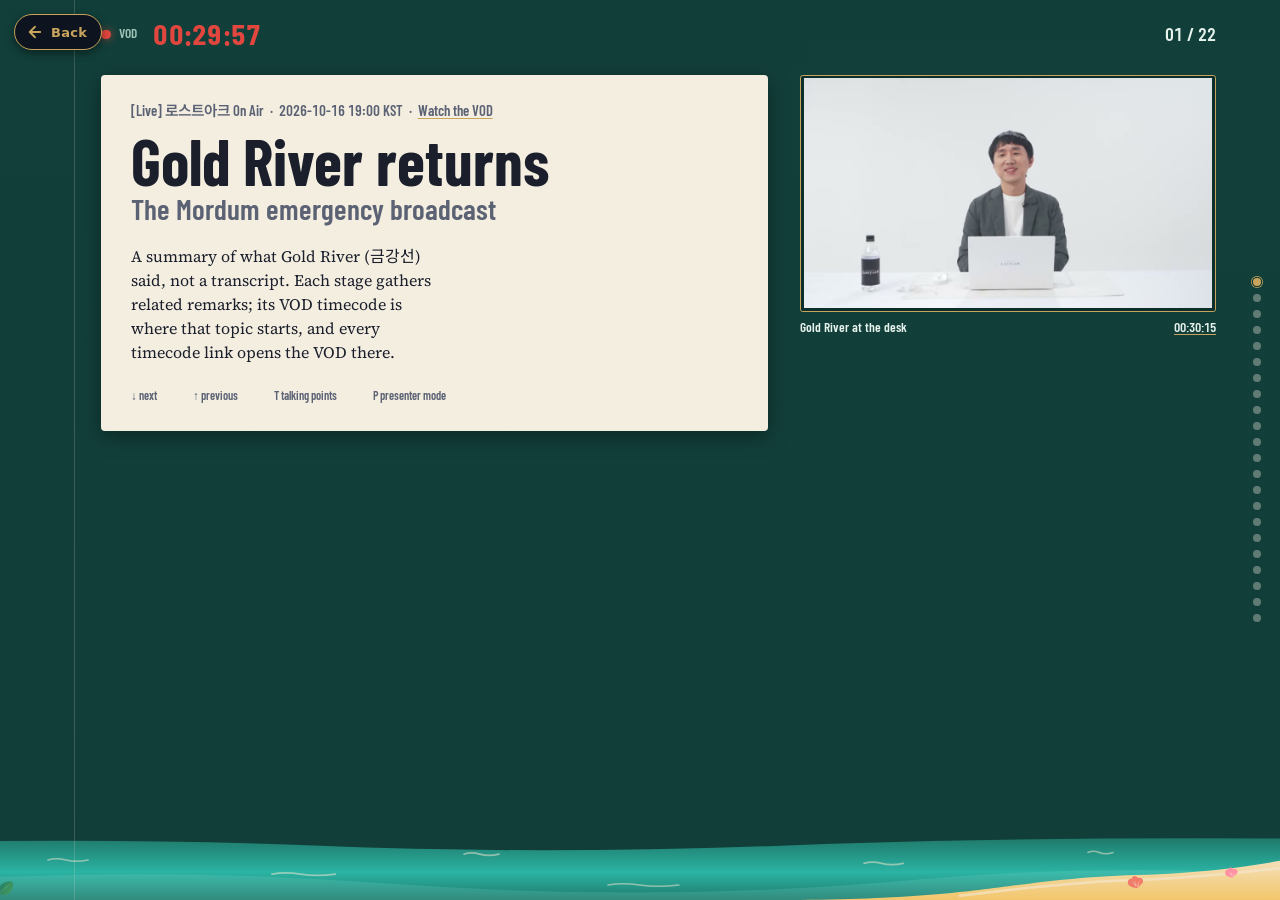
==== commit 45d44ad4: "Kazeros Extreme instead of Denouement; clearer nice-dan gloss; plainer synergy/support and challenge" ====
--- a/index.html
+++ b/index.html
@@ -88,7 +88,7 @@
     <p class="title__kicker">[Live] <span class="kr">로스트아크</span> On Air  ·  2026-10-16 19:00 KST  ·  <a href="https://www.youtube.com/watch?v=wZ0rwJWBLec&amp;t=1797s" rel="noopener" target="_blank">Watch the VOD</a></p>
     <h1 class="title__name">Gold River returns</h1>
     <p class="title__sub">The Mordum emergency broadcast</p>
-    <p class="title__stand">A summary of what Gold River (<span class="kr">금강선</span>) said, not a transcript. Each stage gathers related remarks; its VOD timecode is where that topic starts, and every timecode link opens the VOD there. The boxed talking points are ours, not his.</p>
+    <p class="title__stand">A summary of what Gold River (<span class="kr">금강선</span>) said, not a transcript. Each stage gathers related remarks; its VOD timecode is where that topic starts, and every timecode link opens the VOD there.</p>
     <p class="title__keys">&darr; next&#8195;&#8195;&#8195;&uarr; previous&#8195;&#8195;&#8195;T talking points&#8195;&#8195;&#8195;P presenter mode</p>
   </article>
   <div class="side">
@@ -130,14 +130,14 @@
     <h2 class="card__title">Mordum Extreme: what went wrong</h2>
     <ul class="card__list">
       <li>Questions he received: why release Mordum like this, what "drawing a line" meant, and whether the devs knew about the class disparity.</li>
-      <li>Purpose: an Extreme release to fill the off-season between Act 3 and Denouement.</li>
+      <li>Purpose: an Extreme release to fill the off-season between Act 3 and Kazeros Extreme.</li>
       <li>Mordum is a fixed-pattern fight (scripted, repeatable boss patterns) where some classes deal damage far more easily. The devs knew about the disparity; it was no surprise.</li>
-      <li>The chart: the DPS gap between classes spiked at Act 3 (he cites "over 20%" and promises exact figures next time), then narrowed through Act 4, Denouement, Serca and Belgardin. Belgardin is the closest to what the devs intended.</li>
-    </ul>
-  </article>
-  <div class="side">
-    <figure class="monitor">
-      <div class="monitor__bezel"><img src="images/dps-gap.jpg" alt="Bar chart titled in Korean 'max-min DPS spread by raid gate'. Three tall orange bars for Act 3 gates 1 to 3, then shorter yellow bars for Act 4, green for Denouement and Serca, and the shortest blue bars for Belgardin. No axis numbers are shown." width="1400" height="784"></div>
+      <li>The chart: the DPS gap between classes spiked at Act 3 (he cites "over 20%" and promises exact figures next time), then narrowed through Act 4, Kazeros Extreme, Serca and Belgardin. Belgardin is the closest to what the devs intended.</li>
+    </ul>
+  </article>
+  <div class="side">
+    <figure class="monitor">
+      <div class="monitor__bezel"><img src="images/dps-gap.jpg" alt="Bar chart titled in Korean 'max-min DPS spread by raid gate'. Three tall orange bars for Act 3 gates 1 to 3, then shorter yellow bars for Act 4, green for Kazeros Extreme and Serca, and the shortest blue bars for Belgardin. No axis numbers are shown." width="1400" height="784"></div>
       <figcaption class="monitor__cap"><span>His slide: max–min DPS spread by raid gate</span><a href="https://www.youtube.com/watch?v=wZ0rwJWBLec&amp;t=2210s" rel="noopener" target="_blank">00:36:50</a></figcaption>
     </figure>
     <aside class="tp">
@@ -157,7 +157,7 @@
       <li>A Mordum-only balance fix felt like a cheap patch, so they kept the difficulty the director had announced.</li>
       <li>The director meant to "draw a line" at one level; it ended up higher. The disparity meant some classes could not clear at all. "Wrong from the first button."</li>
       <li>Then the dilemma: a nerf hurts players who already cleared; leaving it defeats the purpose. The window for a quick fix closed before the late nerf.</li>
-      <li>Denouement is next week's concern: it should be harder than Mordum, yet any tuning now draws criticism. "The first button was buttoned wrong."</li>
+      <li>Kazeros Extreme is next week's concern: it should be harder than Mordum, yet any tuning now draws criticism. "The first button was buttoned wrong."</li>
     </ul>
   </article>
   <div class="side">
@@ -169,7 +169,7 @@
       <h3 class="tp__title">Our talking points</h3>
       <ul class="tp__list">
         <li>A line drawn too high, then a late nerf: which mistake cost more?</li>
-        <li>If you were tuning Denouement this week, where would you put it?</li>
+        <li>If you were tuning Kazeros Extreme this week, where would you put it?</li>
       </ul>
     </aside>
   </div>
@@ -206,7 +206,7 @@
     <ul class="card__list">
       <li>"Drawing a line" was the wrong wording. Everyone assumes the line falls behind them. The purpose and exact difficulty target should have been stated plainly.</li>
       <li>Apology for the loss players felt over Mordum.</li>
-      <li>Denouement: similar to or slightly harder than Mordum. Its structure should reduce disparity. First-wave veterans may clear it faster. He would have preferred it easier.</li>
+      <li>Kazeros Extreme: similar to or slightly harder than Mordum. Its structure should reduce disparity. First-wave veterans may clear it faster. He would have preferred it easier.</li>
     </ul>
   </article>
   <div class="side">
@@ -218,7 +218,7 @@
       <h3 class="tp__title">Our talking points</h3>
       <ul class="tp__list">
         <li>"Everyone assumes the line falls behind them." Did you?</li>
-        <li>Denouement "slightly above Mordum": relief or dread?</li>
+        <li>Kazeros Extreme "slightly above Mordum": relief or dread?</li>
       </ul>
     </aside>
   </div>
@@ -252,9 +252,9 @@
   <article class="card">
     <h2 class="card__title">Synergy, supports, a safety net</h2>
     <ul class="card__list">
-      <li>Synergy needs sorting out. Crit overcap (<span class="kr">과치적</span>: crit rate past 100% going to waste) needs a quick fix; it is already under review. "I won't make you wait long."</li>
-      <li>Supports: pick a direction first. Reduce raids' dependence on supports or, if raids keep this design, raise the support floor (easier buff and brand upkeep). Support fatigue and dependence are high; an adjustment is likely.</li>
-      <li>If balance cannot be fixed, consider a system-level safety net for disadvantaged classes. Explicitly <strong>not</strong> class-change tickets; something adjustable at the roster level.</li>
+      <li>Synergy (the party buffs each class brings) needs sorting out. First target: crit overcap (<span class="kr">과치적</span>: crit rate pushed past 100%, so part of the crit synergy is wasted); it is already under review. "I won't make you wait long."</li>
+      <li>Supports (Bard, Paladin, Artist): pick a direction first. Either make raids depend less on supports or, if raids keep this design, make supports easier to play well (easier upkeep of the attack buff and brand). Support fatigue and dependence are high; an adjustment is likely.</li>
+      <li>If class balance cannot be fixed, consider a system-level safety net for the classes that fall behind. Explicitly <strong>not</strong> class-change tickets; something you adjust at the roster level.</li>
     </ul>
   </article>
   <div class="side">
@@ -277,7 +277,7 @@
     <h2 class="card__title">Raid direction</h2>
     <ul class="card__list">
       <li>Chat sentiment he read back: "the raids themselves are fun", "fun right up to Bel" (Belgardin), "fatigue is too high".</li>
-      <li>"Honest opinion": maybe Mordum Extreme should not have been released at all, only Denouement. Releasing it may itself have been the problem.</li>
+      <li>"Honest opinion": maybe Mordum Extreme should not have been released at all, only Kazeros Extreme. Releasing it may itself have been the problem.</li>
       <li>Raid design has improved: more DPS windows, far fewer frustrations.</li>
       <li>The data showed many mid-tier players left at Act 2 (Narok and Brelshaza, both gates too hard).</li>
     </ul>
@@ -301,7 +301,7 @@
   <article class="card">
     <h2 class="card__title">Raid direction</h2>
     <ul class="card__list">
-      <li>Mordum- and Armoche-style challenge raids remain worth pursuing, with viable Ark Grid setups prepared alongside, not raids and systems built separately.</li>
+      <li>He still wants challenge raids like Mordum and Armoche. But a raid like that should ship with Ark Grid builds that actually work in it; this time the raid and the systems were built separately and did not fit together.</li>
       <li>Rehashed content is a problem, he says, and winter will not be a rehash. A lot is in the works.</li>
       <li>Legion-style raids continue: more DPS time, fewer clone mechanics (the boss copying itself), experiments with fixed-pattern and scrolling-stage fights, frustrations removed.</li>
     </ul>
@@ -583,7 +583,7 @@
     <h2 class="card__title">Closing</h2>
     <ul class="card__list">
       <li>All dev leads next time. Broadcasts continue through LOA ON Winter, good news or bad; "not just when it's good".</li>
-      <li>Denouement is the next worry.</li>
+      <li>Kazeros Extreme is the next worry.</li>
       <li>He ends with the Rasamoa BGM; he had little else he had authority to share.</li>
     </ul>
   </article>
@@ -607,12 +607,12 @@
     <h2 class="card__title">Glossary</h2>
     <div class="glossary" role="table">
       <div class="g-row g-row--head" role="row"><div class="g-term" role="columnheader"><span class="g-kr">KR</span><span class="g-rom">Romanised</span></div><span class="g-gloss" role="columnheader">Gloss</span></div>
-      <div class="g-row" role="row"><div class="g-term" role="cell"><span class="g-kr kr">나이스단</span><span class="g-rom">nice-dan</span></div><span class="g-gloss" role="cell">Slang for a roster of several copies of one class</span></div>
-      <div class="g-row" role="row"><div class="g-term" role="cell"><span class="g-kr kr">로이겐</span><span class="g-rom">ROIGEN</span></div><span class="g-gloss" role="cell">"<span class="kr">로아 이대로 괜찮은가</span>": "Is Lost Ark OK as it is?", the planned broadcast</span>": "Is Lost Ark OK as it is?", the planned broadcast</span></div>
+      <div class="g-row" role="row"><div class="g-term" role="cell"><span class="g-kr kr">나이스단</span><span class="g-rom">nice-dan</span></div><span class="g-gloss" role="cell">A mono-class or same-class roster: several copies of one class, whether six of one or three pairs</span></div>
+      <div class="g-row" role="row"><div class="g-term" role="cell"><span class="g-kr kr">로이겐</span><span class="g-rom">ROIGEN</span></div><span class="g-gloss" role="cell">"<span class="kr">로아 이대로 괜찮은가</span>": "Is Lost Ark OK as it is?", the planned broadcast</span>": "Is Lost Ark OK as it is?", the planned broadcast</span>": "Is Lost Ark OK as it is?", the planned broadcast</span></div>
       <div class="g-row" role="row"><div class="g-term" role="cell"><span class="g-kr kr">육회제한</span><span class="g-rom">yukhoe-jehan</span></div><span class="g-gloss" role="cell">The six-character weekly gold limit</span></div>
       <div class="g-row" role="row"><div class="g-term" role="cell"><span class="g-kr kr">선 긋기</span><span class="g-rom">seon geutgi</span></div><span class="g-gloss" role="cell">"Drawing a line": the director's phrase for a difficulty floor</span></div>
       <div class="g-row" role="row"><div class="g-term" role="cell"><span class="g-kr kr">과치적</span><span class="g-rom">gwachijeok</span></div><span class="g-gloss" role="cell">Crit overcap: crit rate above 100% that goes to waste</span></div>
-      <div class="g-row" role="row"><div class="g-term" role="cell"><span class="g-kr kr">종막</span><span class="g-rom">Denouement</span></div><span class="g-gloss" role="cell">The final act of the Kazeros Raid; next week</span></div>
+      <div class="g-row" role="row"><div class="g-term" role="cell"><span class="g-kr kr">종막</span><span class="g-rom">Kazeros Extreme</span></div><span class="g-gloss" role="cell">The final act of the Kazeros Raid, due next week; the client's own name for it is Denouement</span></div>
     </div>
   </article>
 </section>
